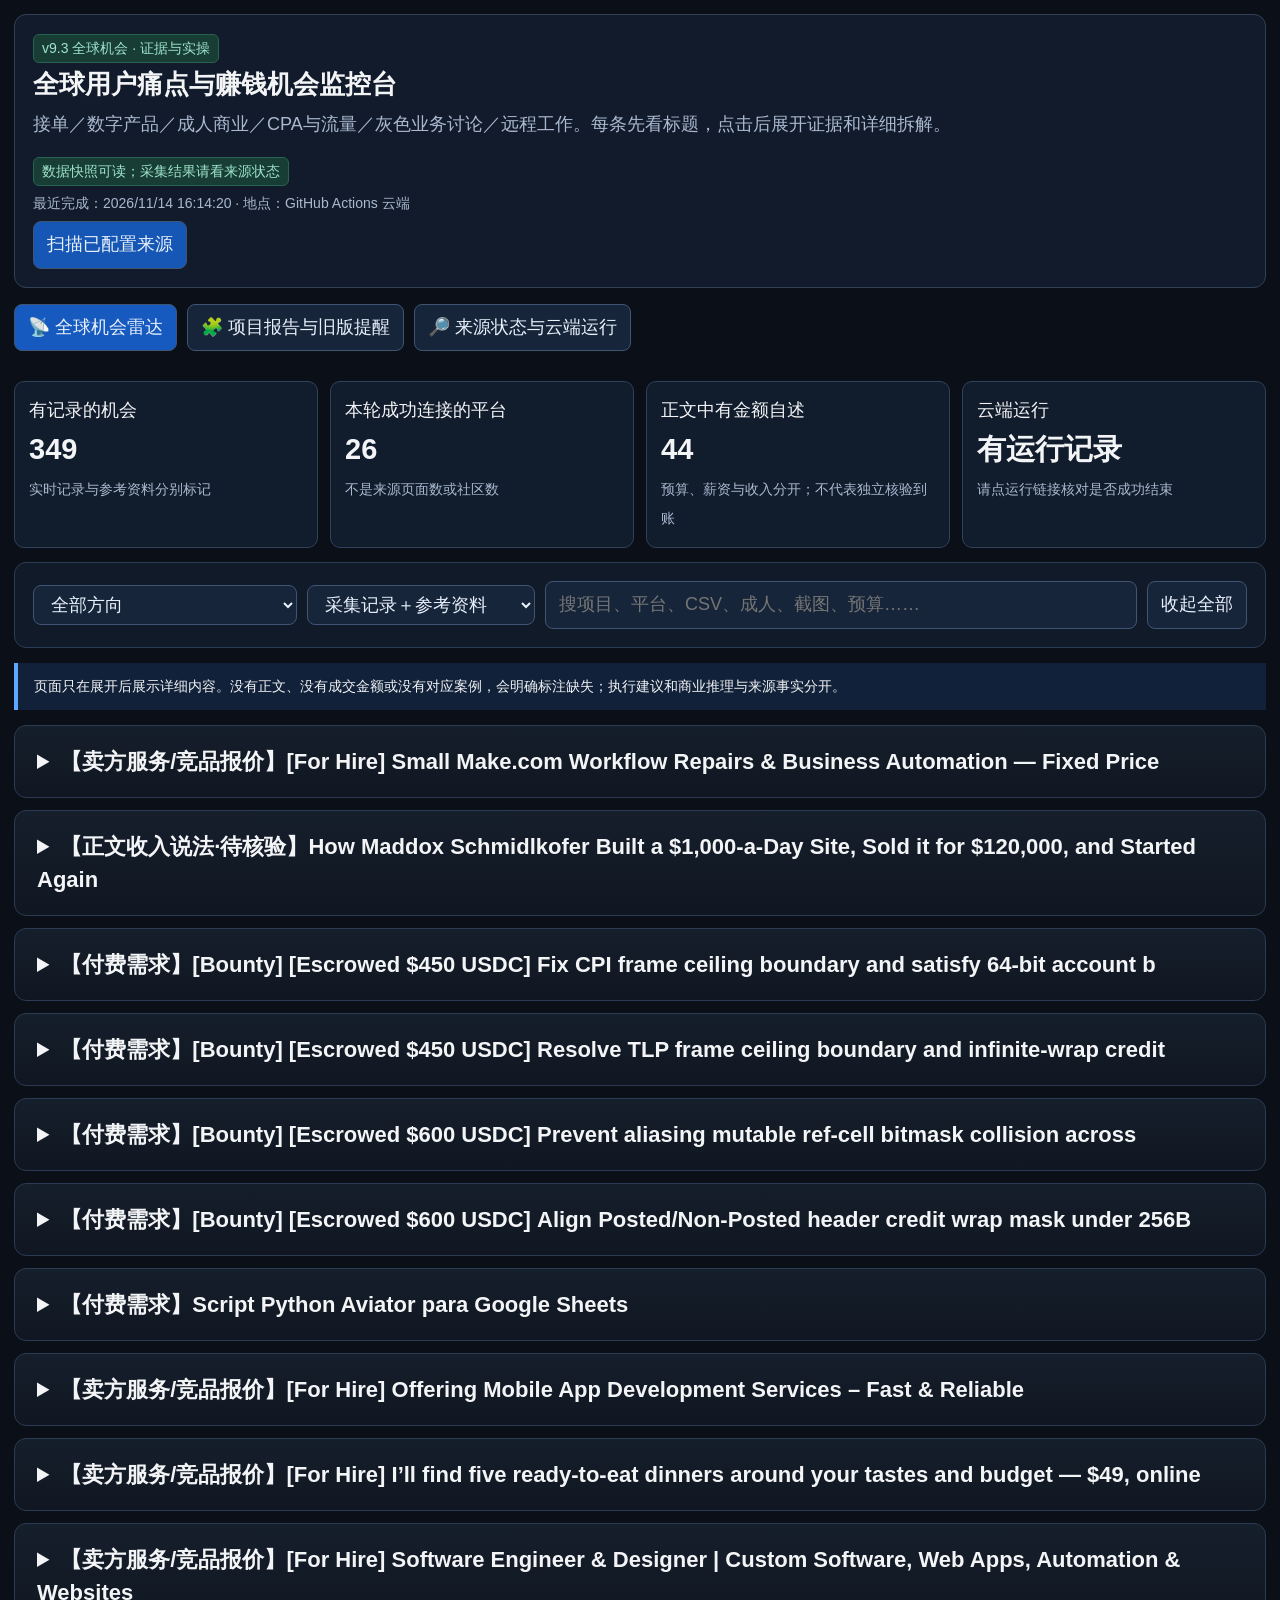
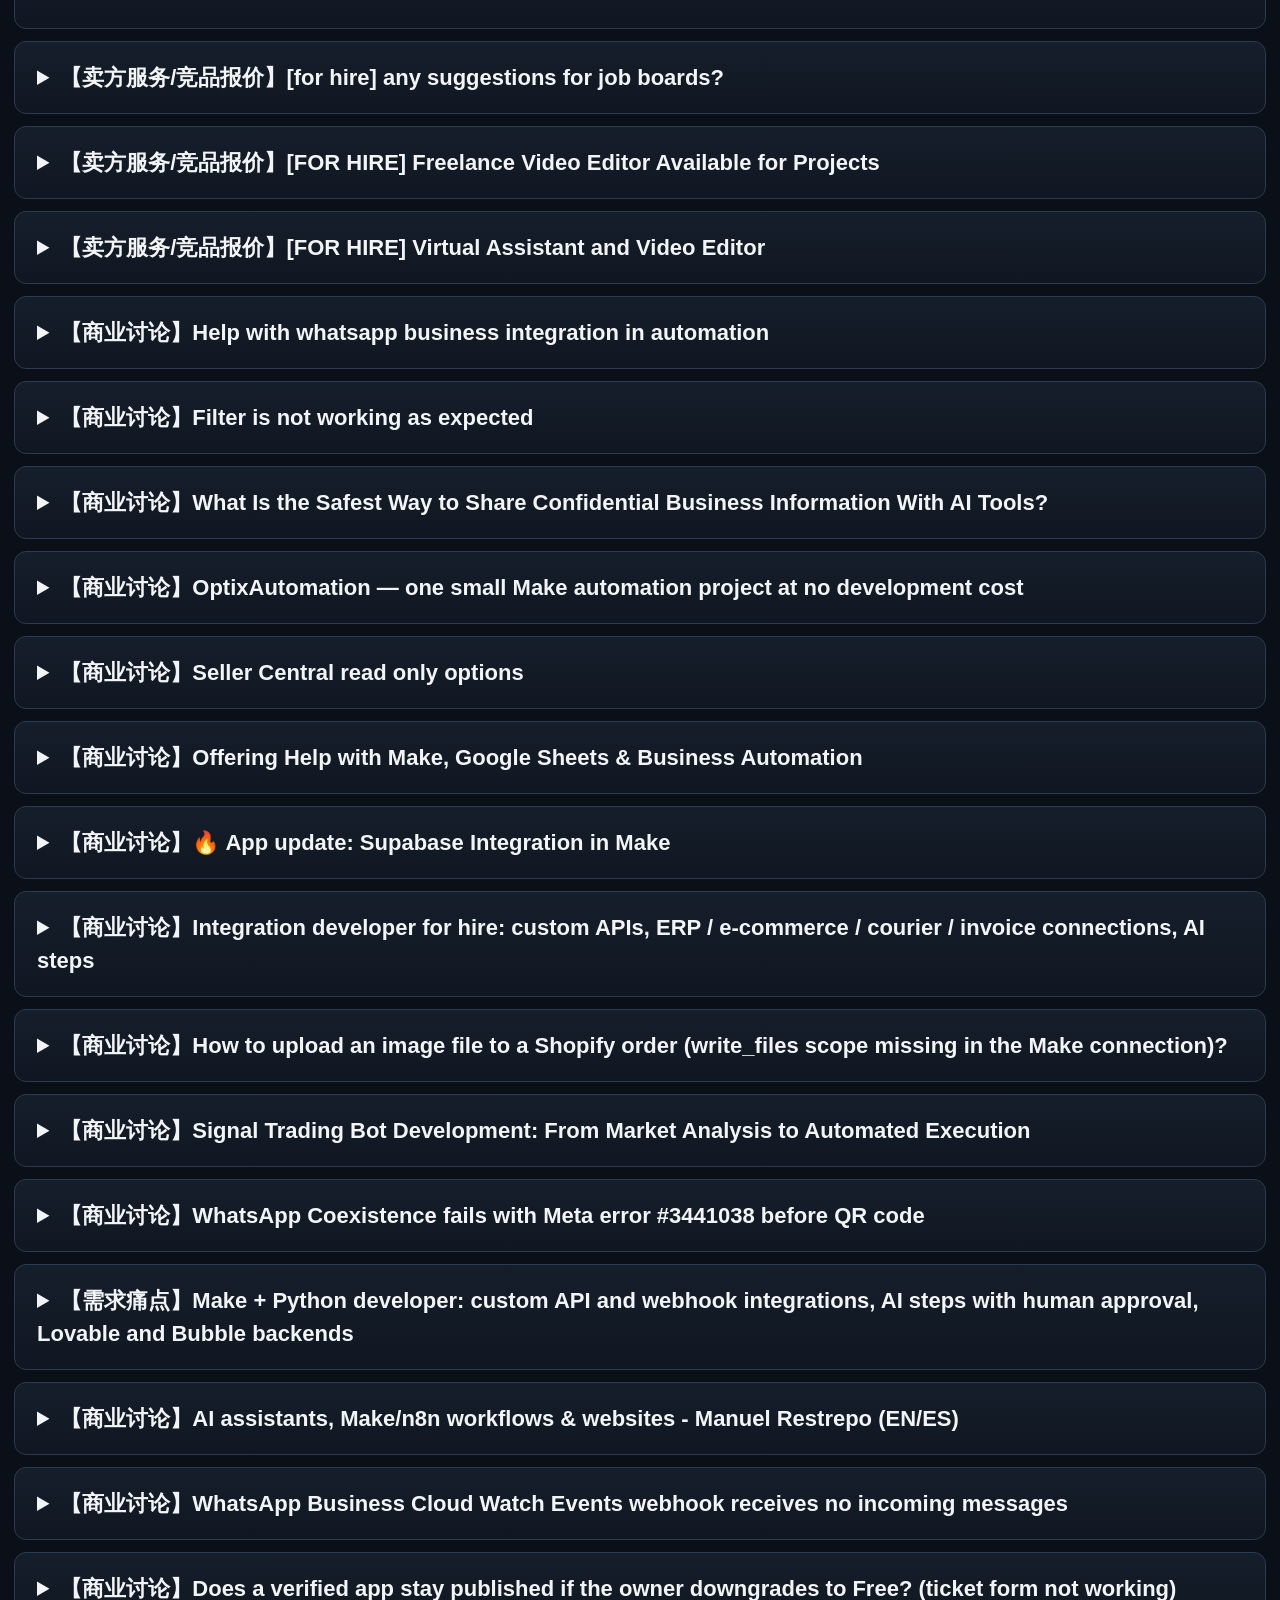
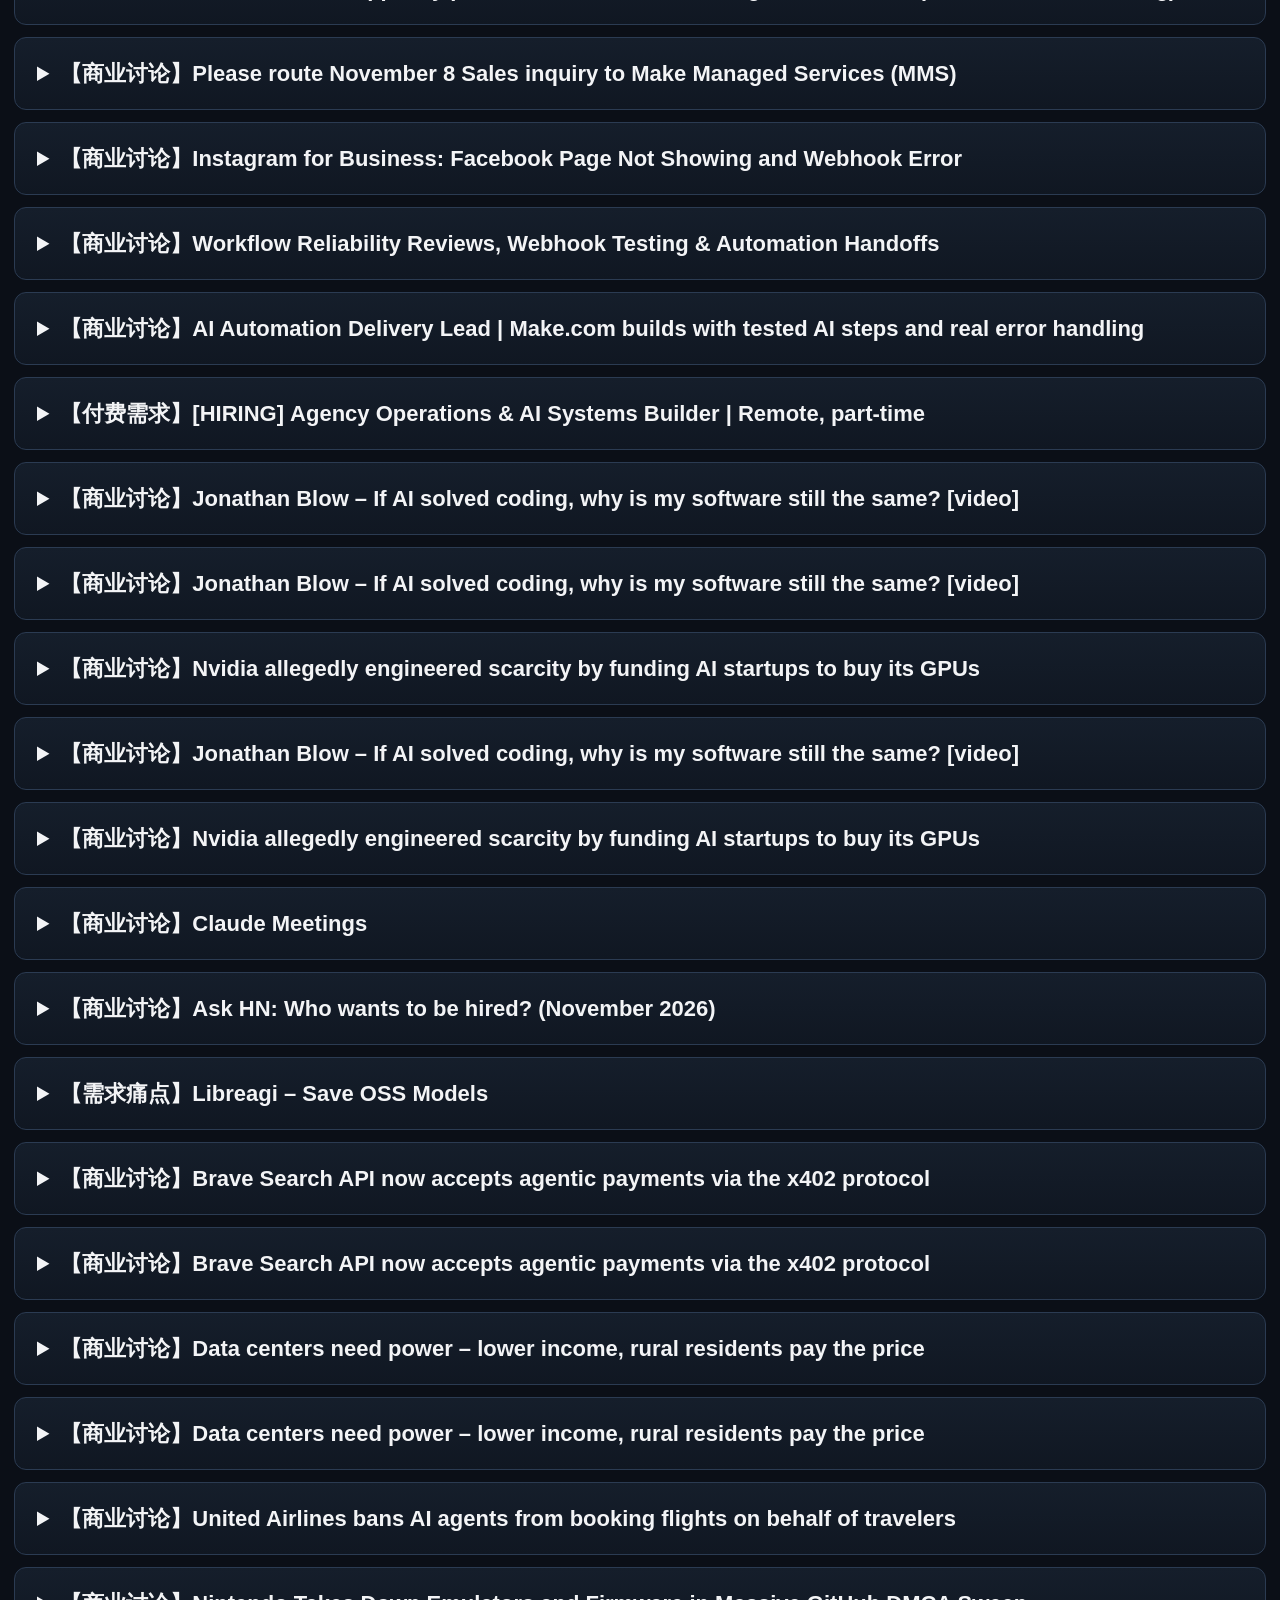
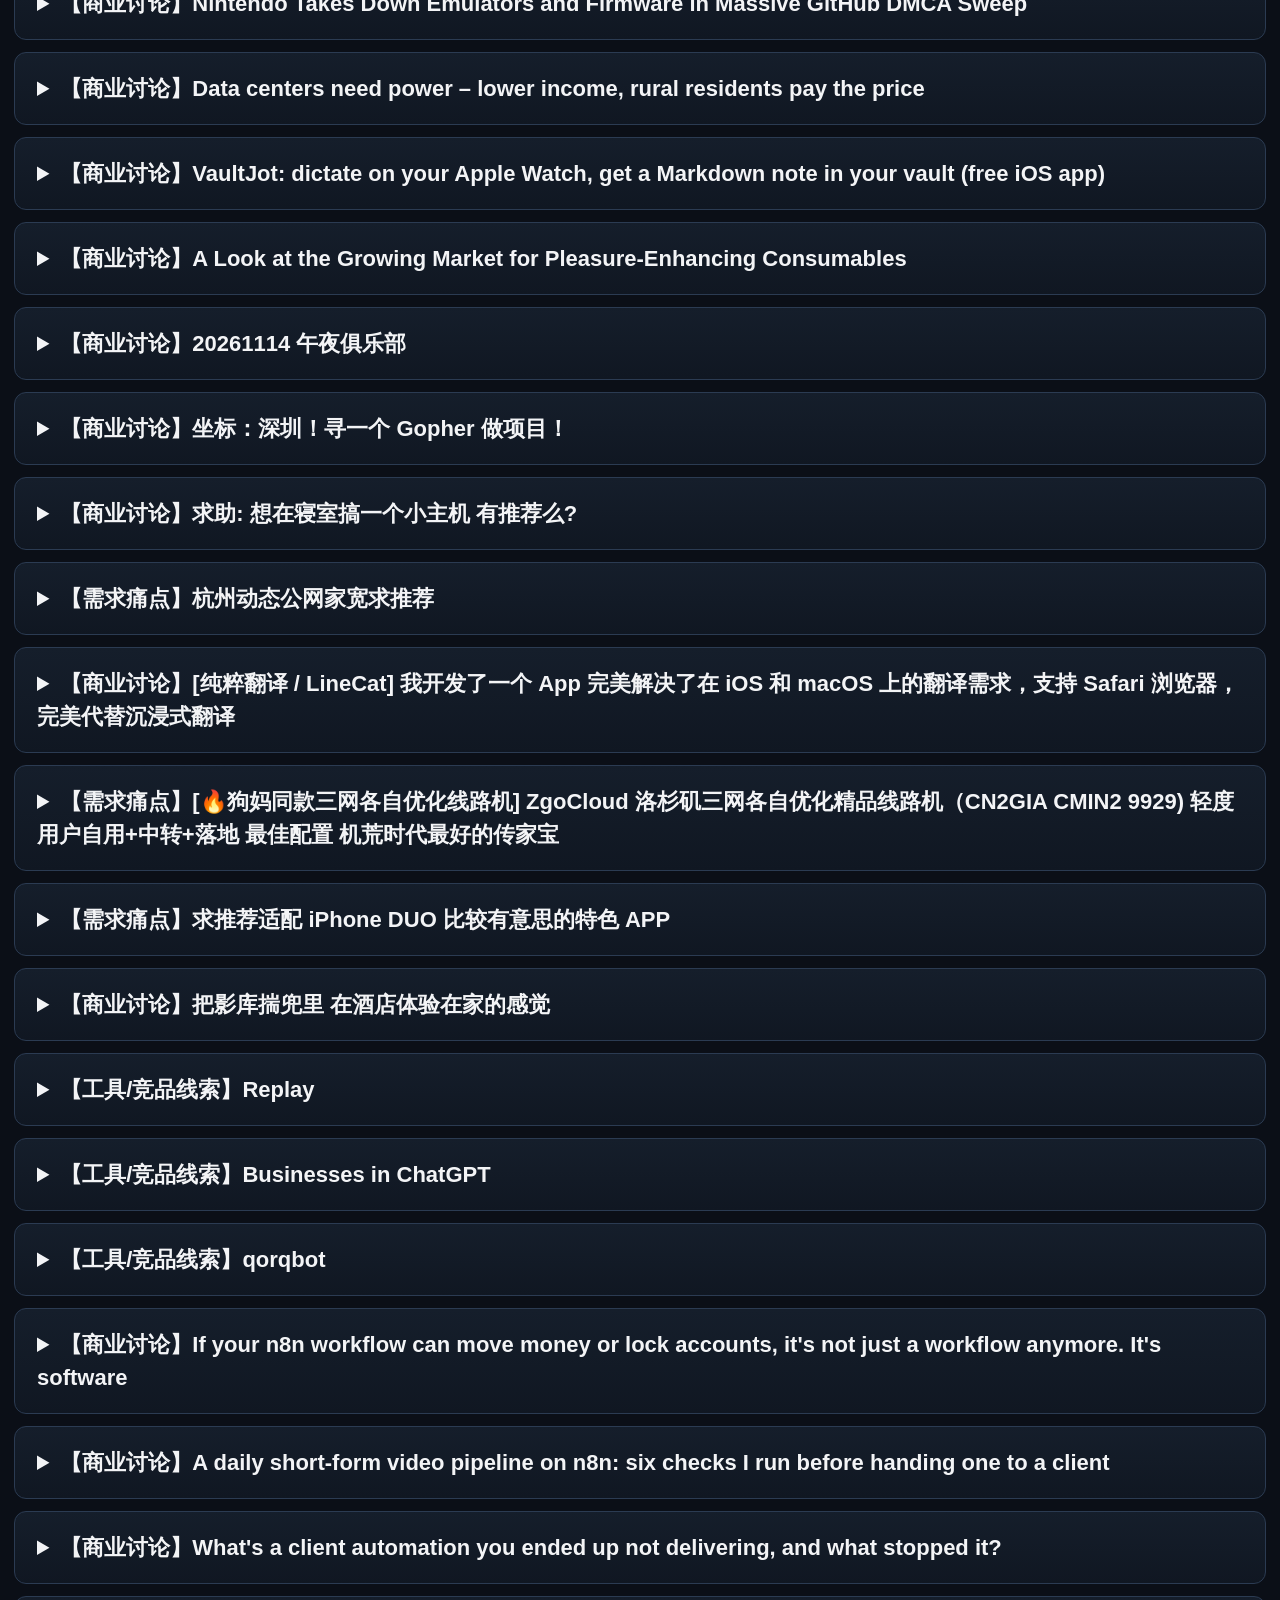
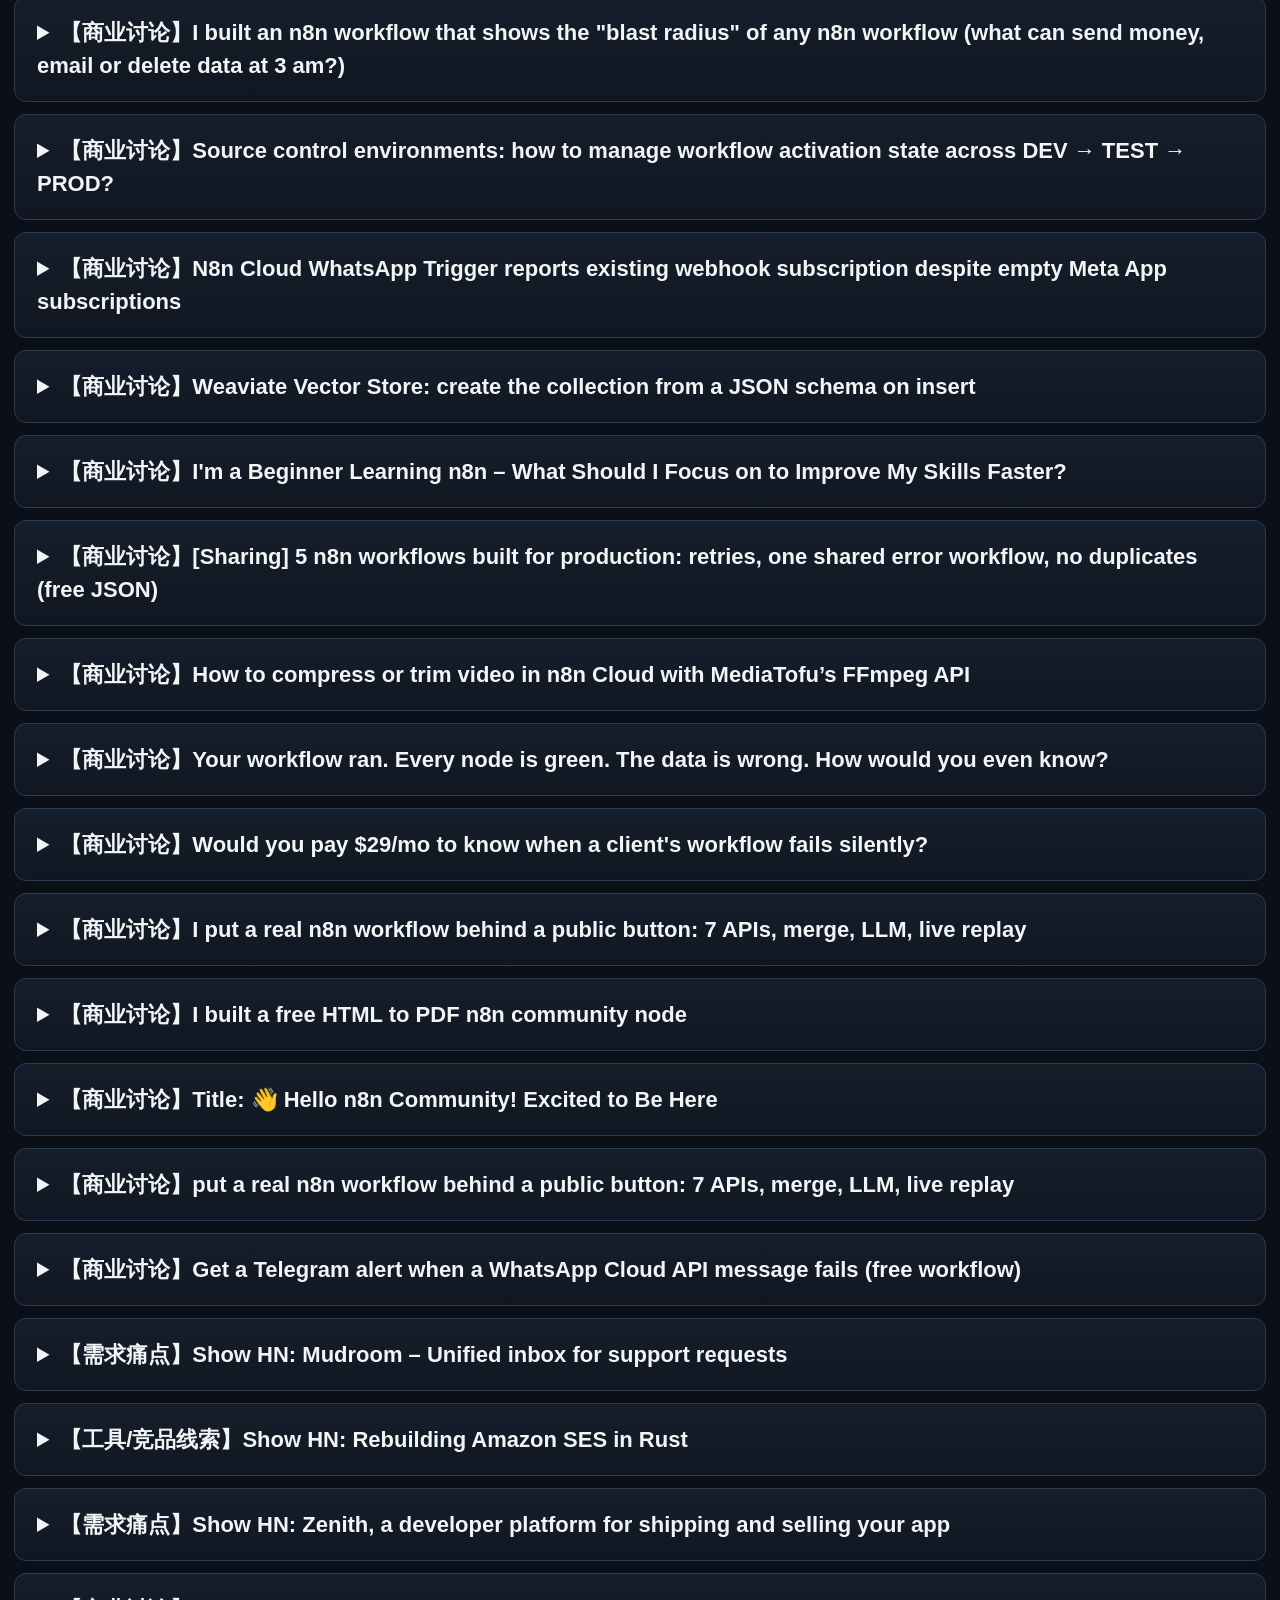
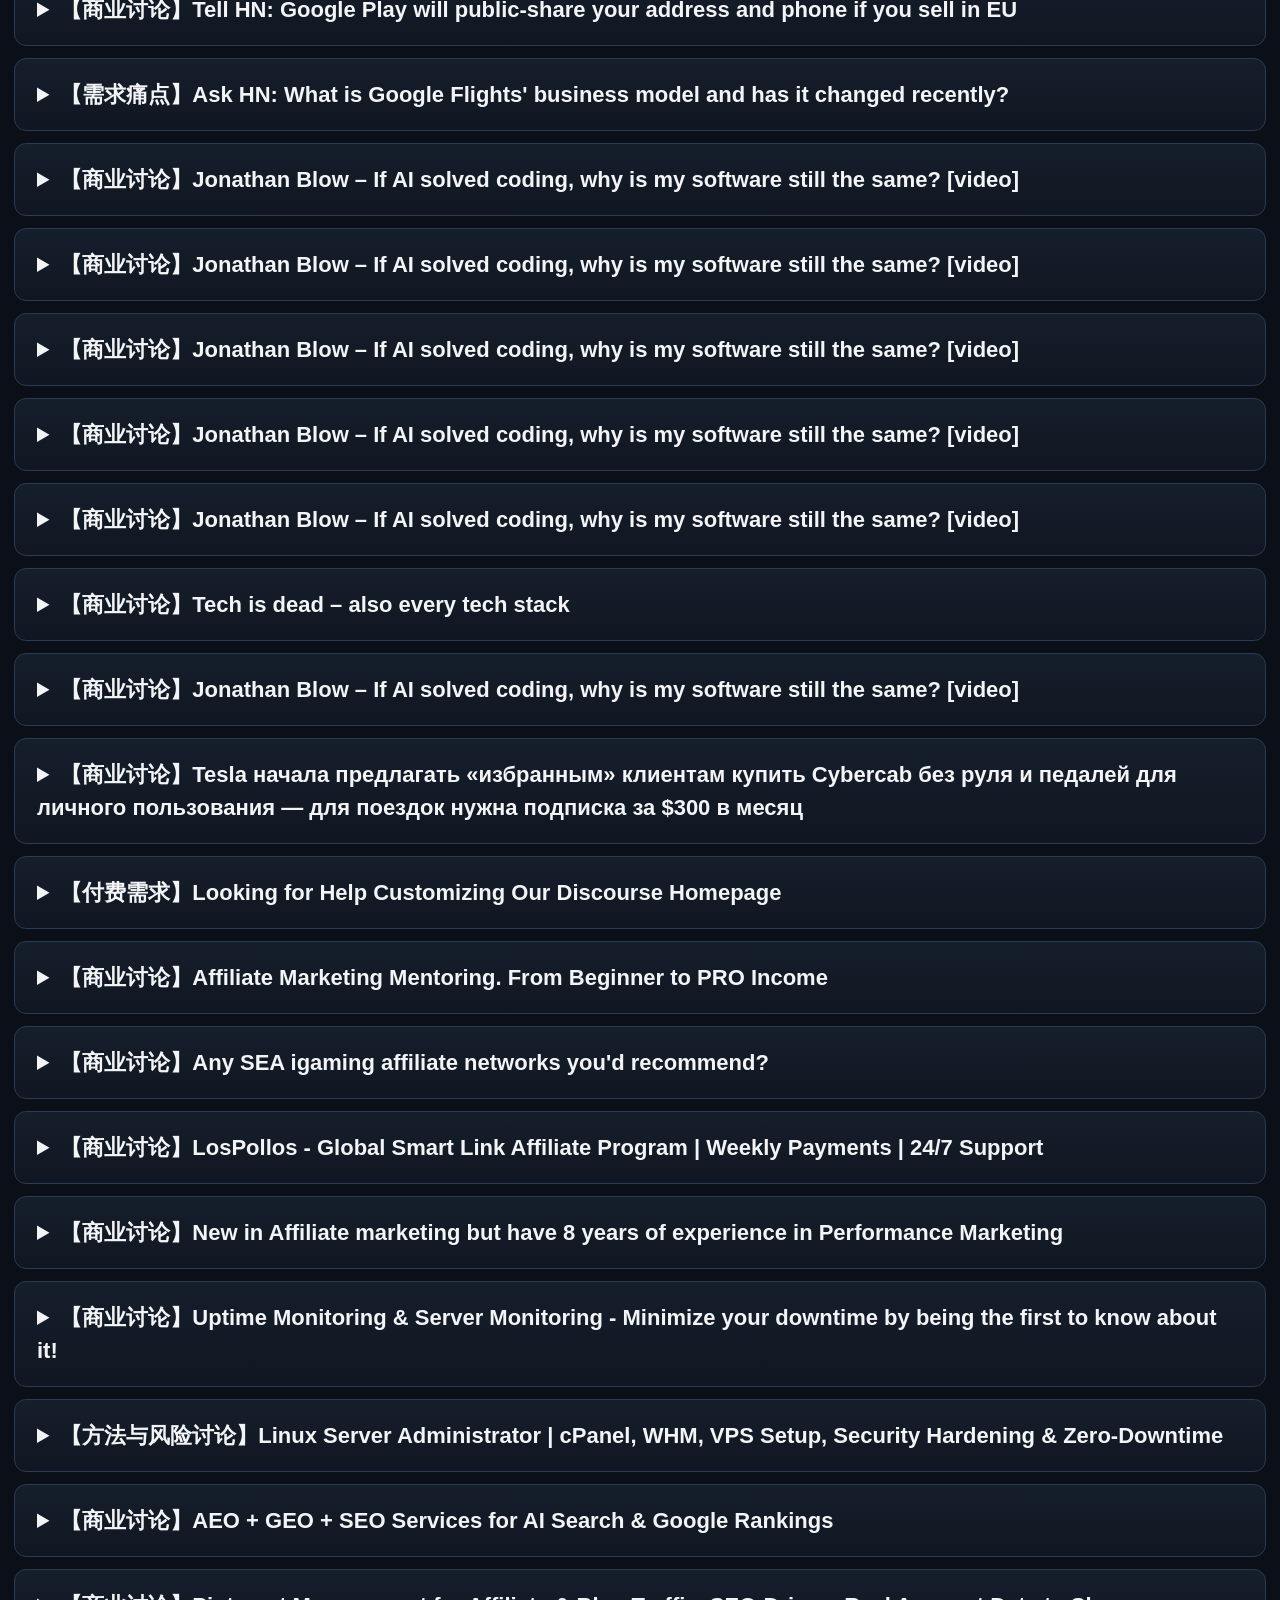
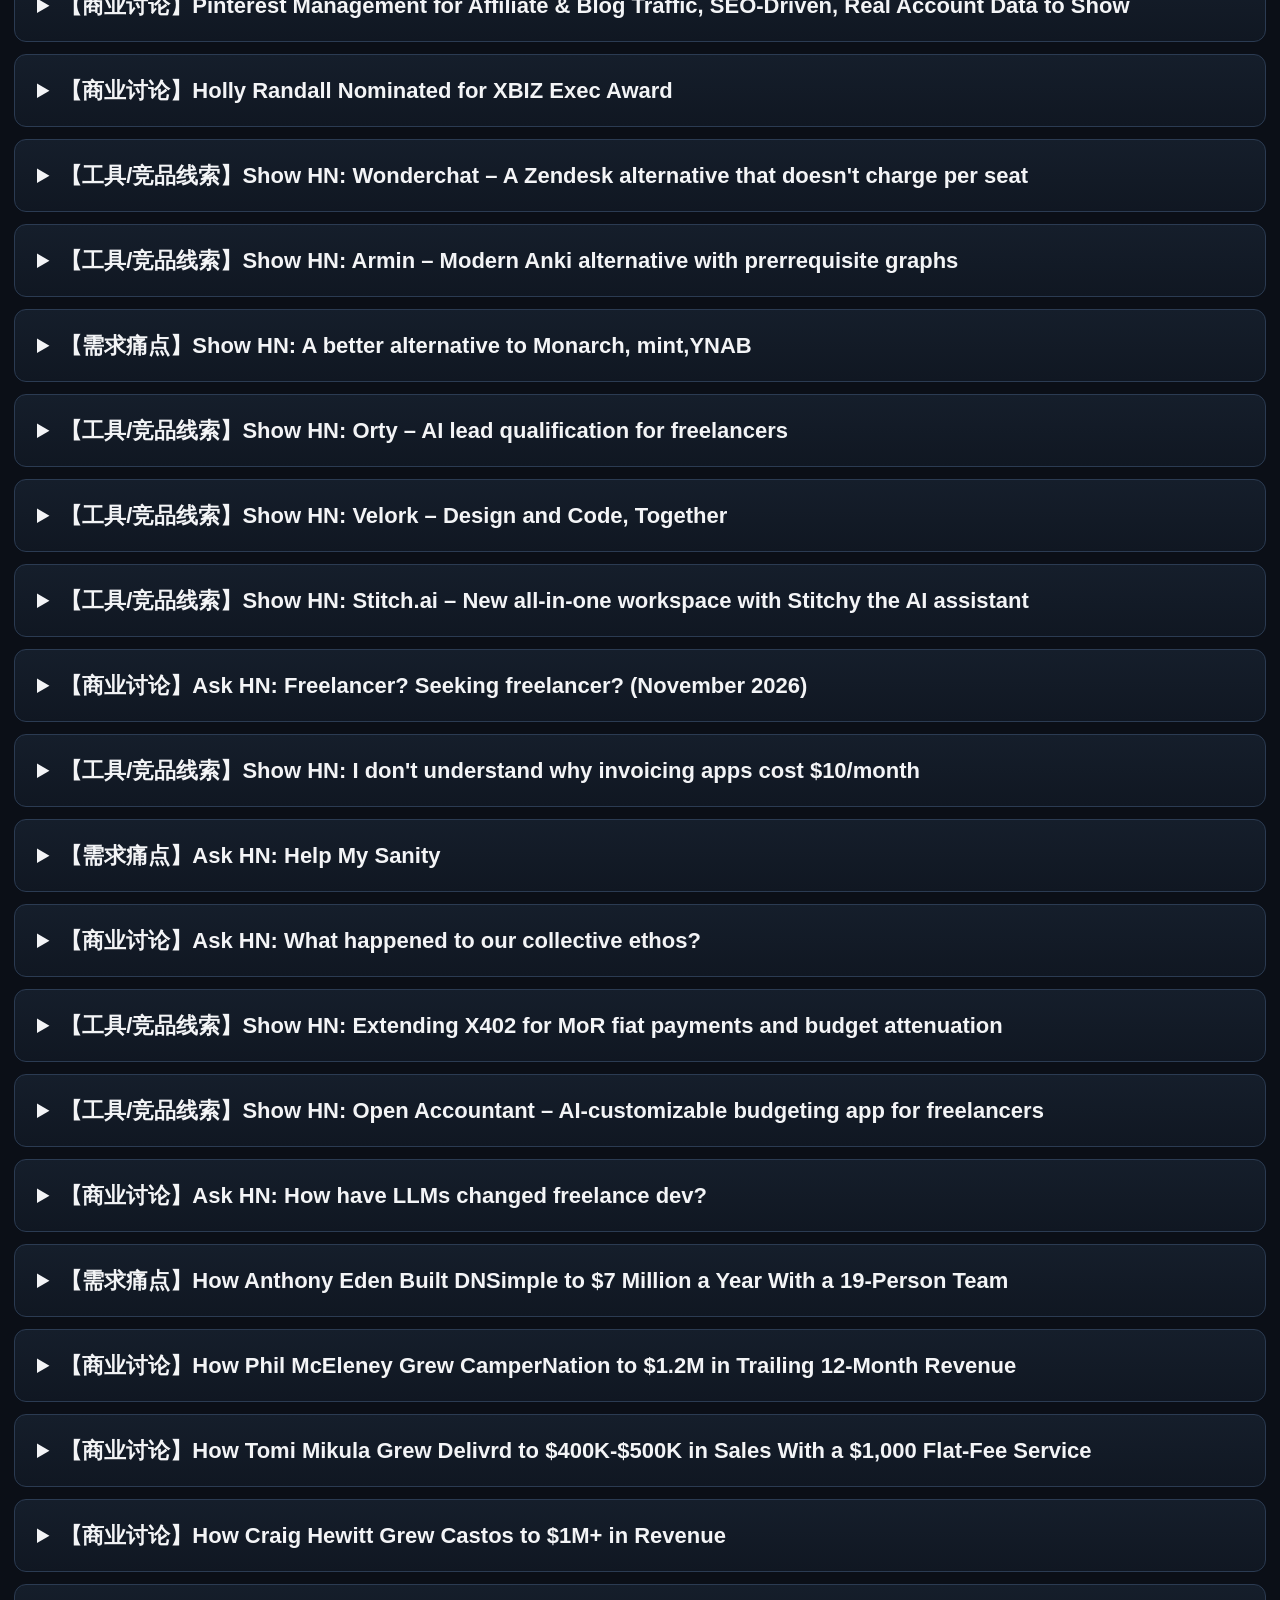
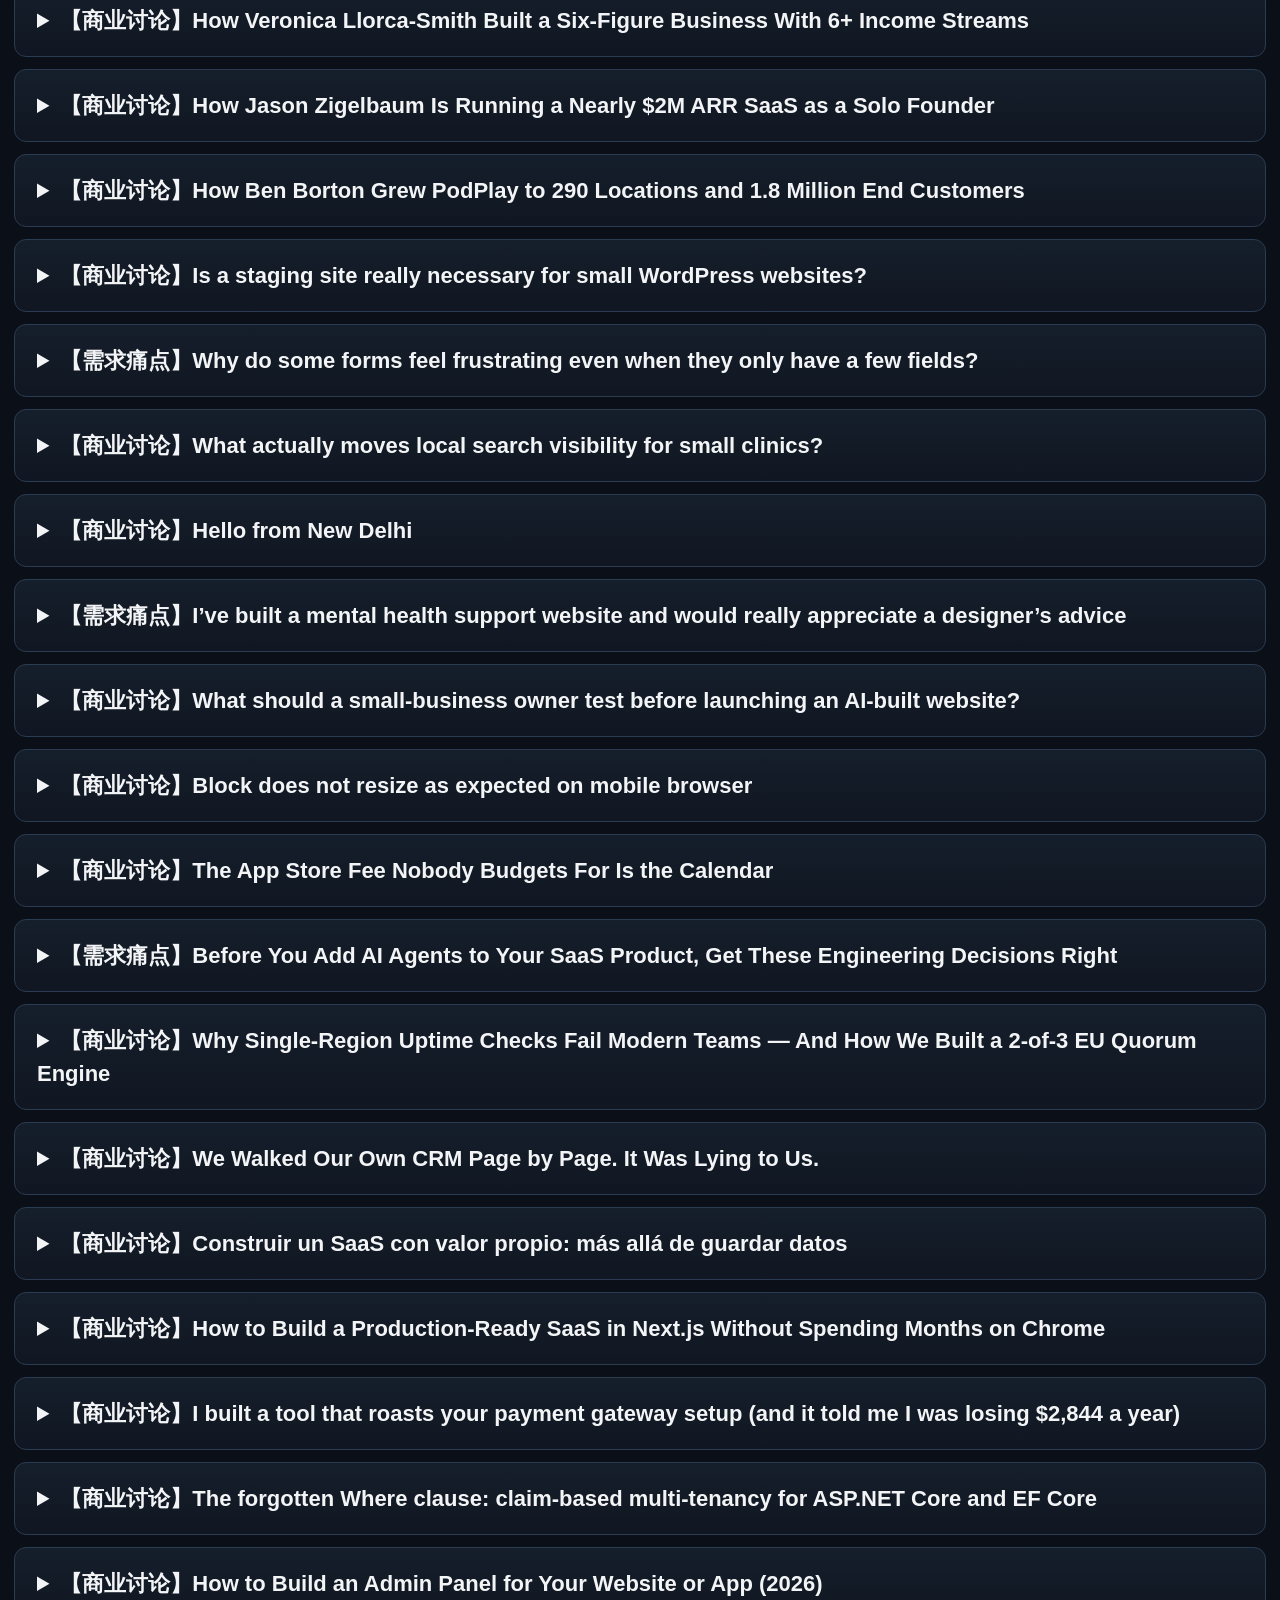
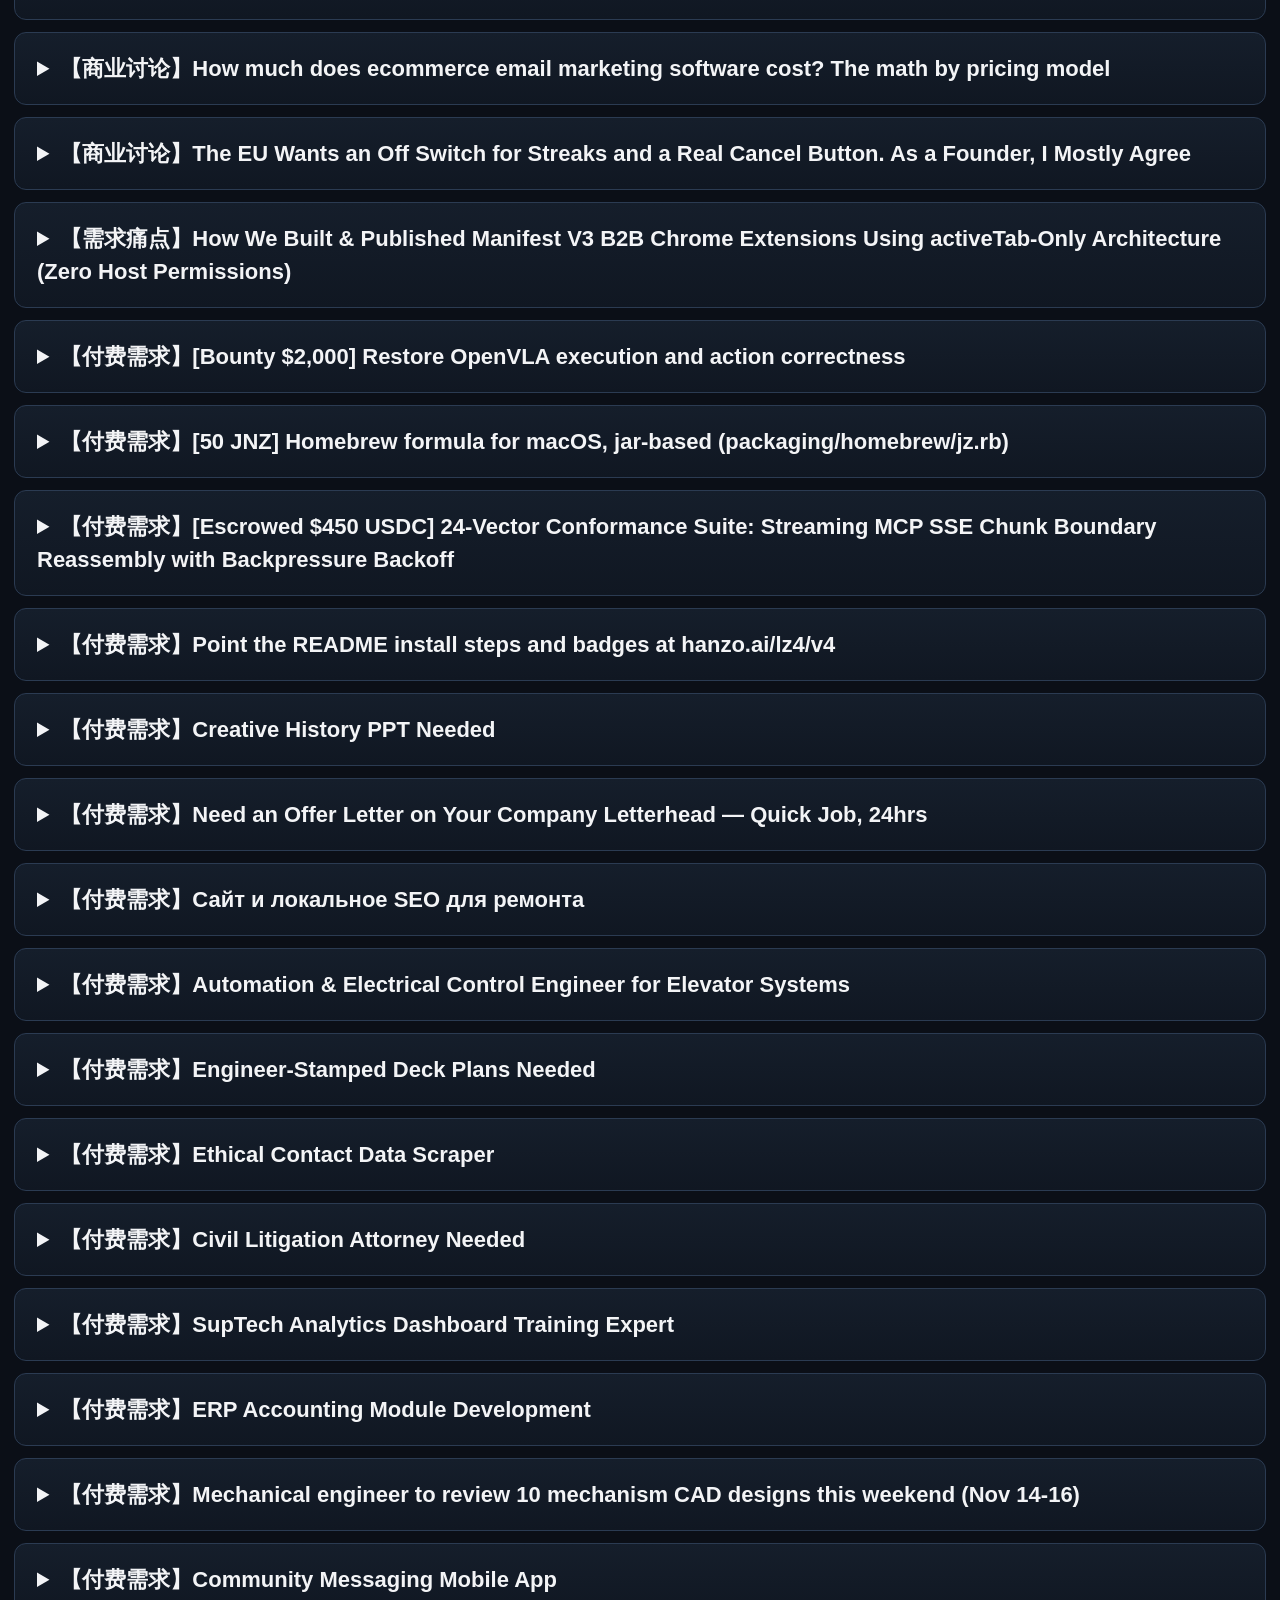
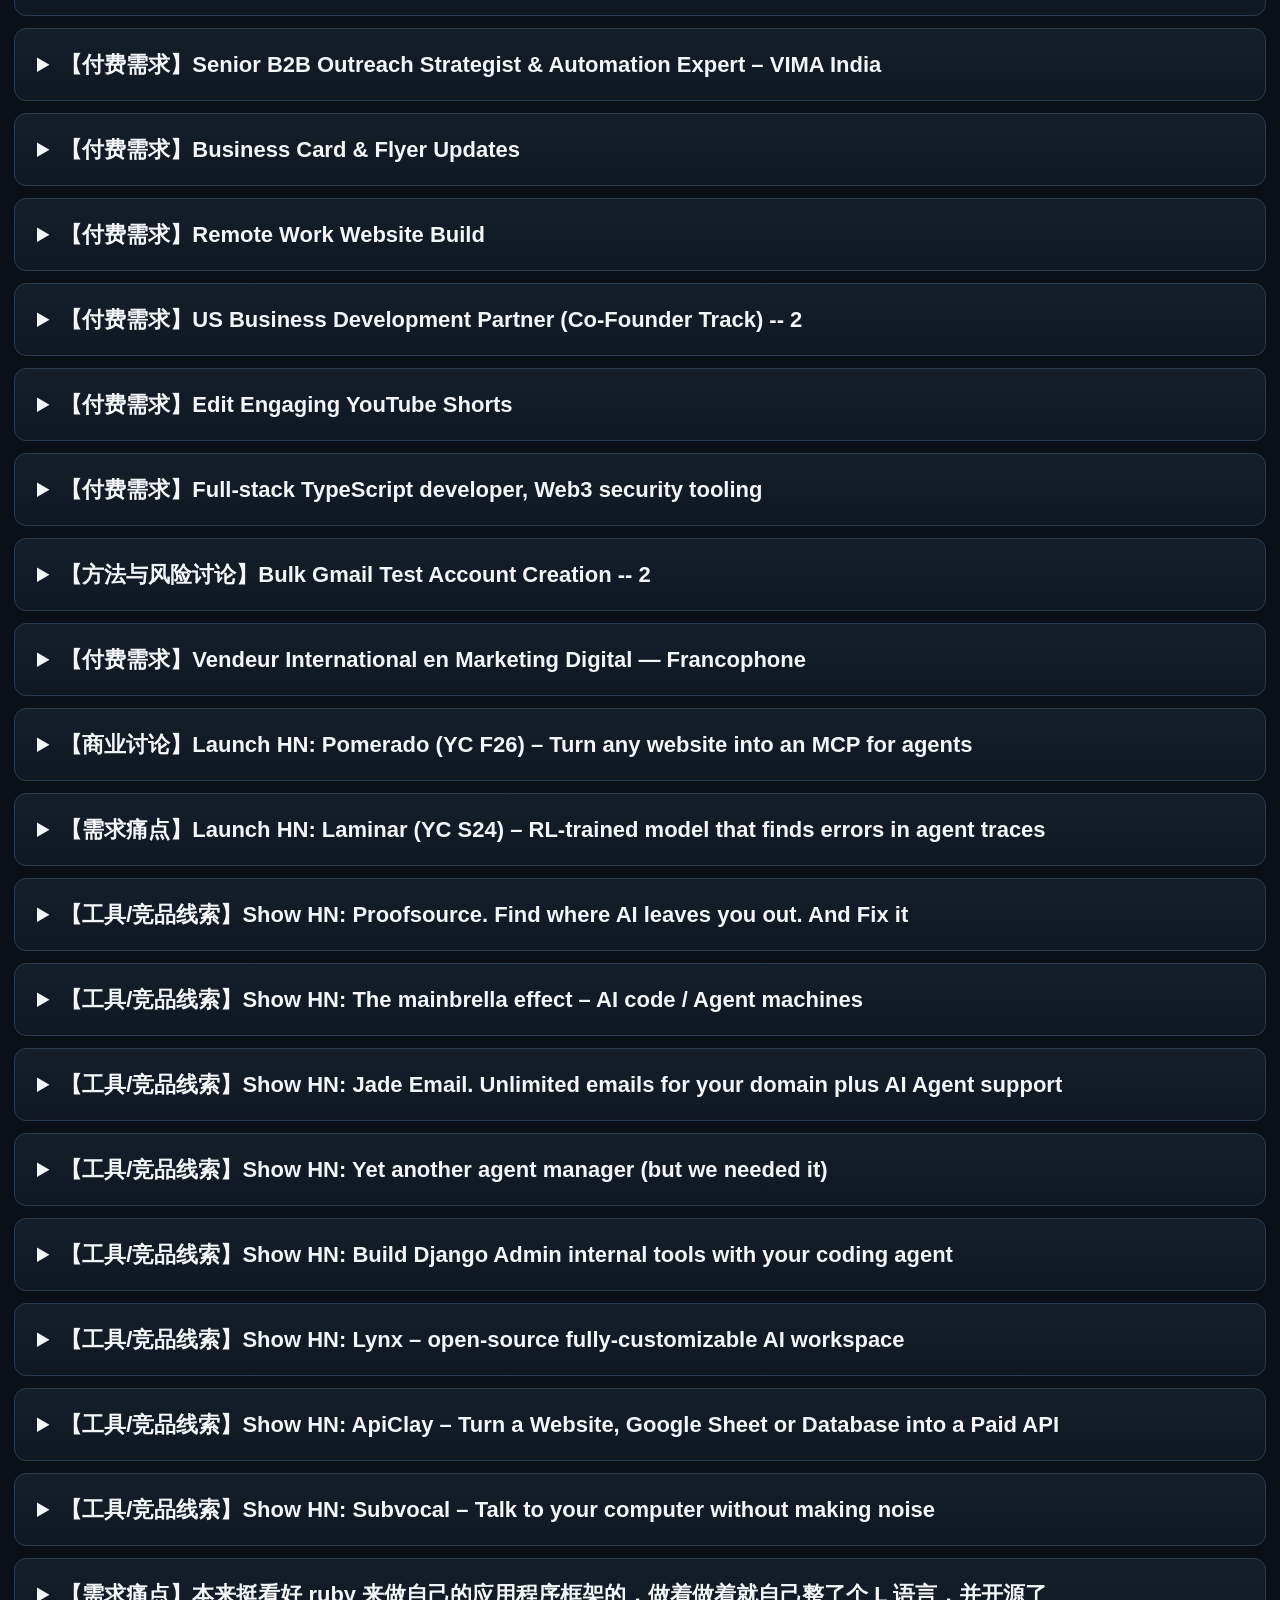
==== site/index.html @ decffbc5 "Update opportunity data and factual source status [skip ci]" ====
<!doctype html>
<html lang="zh-CN"><head><meta charset="utf-8"><meta name="viewport" content="width=device-width,initial-scale=1"><title>全球赚钱机会监控台 · v9.3 证据与实操版</title><link rel="stylesheet" href="styles.css"></head>
<body>
<header><div><span class="badge">v9.3 全球机会 · 证据与实操</span><h1>全球用户痛点与赚钱机会监控台</h1><div class="muted">接单／数字产品／成人商业／CPA与流量／灰色业务讨论／远程工作。每条先看标题，点击后展开证据和详细拆解。</div></div><div><div id="gatewayStatus" class="badge warning">正在读取数据；尚未确认采集状态</div><p class="small muted" id="updatedAt">尚无已完成的扫描记录</p><button id="refreshButton" class="primary">扫描已配置来源</button></div></header>
<nav><button data-tab="radar" class="active">📡 全球机会雷达</button><button data-tab="reports">🧩 项目报告与旧版提醒</button><button data-tab="sources">🔎 来源状态与云端运行</button></nav>
<main>
<div class="stats"><div class="stat">有记录的机会<span id="recordCount" class="number">0</span><span class="small muted">实时记录与参考资料分别标记</span></div><div class="stat">本轮成功连接的平台<span id="platformCount" class="number">—</span><span class="small muted">不是来源页面数或社区数</span></div><div class="stat">正文中有金额自述<span id="moneyCount" class="number">0</span><span class="small muted">预算、薪资与收入分开；不代表独立核验到账</span></div><div class="stat">云端运行<span id="cloudState" class="number">未验证</span><span id="cloudHint" class="small muted">有工作流文件不等于已经在云端运行</span></div></div>
<section id="tab-radar"><div class="panel controls"><select id="trackFilter"><option value="all">全部方向</option><option value="bounty_direct">海外悬赏与接单</option><option value="pain_saas">软件痛点／收入复盘</option><option value="nsfw_adult">成人／NSFW 商业</option><option value="gray_arb">CPA／灰色与平台风险讨论</option><option value="remote_work">远程岗位</option><option value="tools">工具／竞品线索</option><option value="global_business">其他商业线索</option></select><select id="originFilter"><option value="all">采集记录＋参考资料</option><option value="live">仅采集记录</option><option value="reference">仅原资料／待核验项目</option></select><input id="search" placeholder="搜项目、平台、CSV、成人、截图、预算……" aria-label="搜索项目"><button id="collapseAll">收起全部</button></div><div class="notice small">页面只在展开后展示详细内容。没有正文、没有成交金额或没有对应案例，会明确标注缺失；执行建议和商业推理与来源事实分开。</div><div id="cardsContainer"></div></section>
<section id="tab-reports" class="hidden"><div class="panel"><h2>每个项目的报告都在标题下面</h2><p>展开项目后，可以下载它的来源证据、平台生态、执行步骤和逆向赚钱模型。没有经过开发测试的工具，不显示“已一键生成盈利软件”。</p><div class="notice"><strong>保留 v9.1 的接单提醒</strong><p>根据用户回忆，旧版曾提醒印度、东欧等时区的竞争，以及“30分钟有人抢、10分钟内给截图”的响应思路。新版本保留这个提醒，并把它落实成检查机会、制作真实小样和报价的动作；不把未核验的时间与拿单概率当作保证。</p></div><h3>怎样使用展开内容</h3><ol><li>先看原文、发布时间和证据缺口，确认需求是否还有效。</li><li>再看平台生态与响应方式，区分“抓到的事实”和“建议怎么做”。</li><li>按执行步骤做最小样例，不先免费完成整单。</li><li>用逆向模型判断谁付钱、钱从哪里来、成本和退出条件。</li></ol></div></section>
<section id="tab-sources" class="hidden"><div class="panel"><h2>采集覆盖与失败原因</h2><p id="coverageNote" class="muted">尚未完成首次扫描。列出平台名称不等于采集成功。</p><div class="scroll"><table class="source-table"><thead><tr><th>平台／栏目</th><th>本轮状态</th><th>HTTP／读取／保留</th><th>具体原因与时间</th></tr></thead><tbody id="sourcesBody"></tbody></table></div></div><div class="panel cloud"><h2>GitHub Actions 云端抓取</h2><div id="cloudDetails">尚未取得可验证的GitHub运行记录。</div><p>公开仓库的标准GitHub运行器免费；定时任务不是常驻服务，可能延迟或停用。私有仓库和额外存储受账户额度约束，不承诺永久零费用。</p><p><a href="https://docs.github.com/en/actions/concepts/billing-and-usage" target="_blank" rel="noopener noreferrer">官方计费说明</a> · <a href="https://docs.github.com/en/actions/reference/workflows-and-actions/events-that-trigger-workflows" target="_blank" rel="noopener noreferrer">官方调度限制</a></p></div><div class="panel"><h2>新来源候选</h2><p class="muted small">从原帖发现的新入口需要验证，未接入的站点不计入已监控。</p><div id="discoveryList"></div></div></section>
<footer>后台不打开或操作本机浏览器。数据可能包含作者自述、过期岗位或参考方案；每条保留来源与采集时间。金额、毛利、见钱周期和成功率没有证据时不填写。</footer>
</main><script src="app.js"></script></body></html>
---- site/styles.css ----
:root{color-scheme:dark;font:18px/1.65 -apple-system,BlinkMacSystemFont,"Segoe UI","Microsoft YaHei",sans-serif;background:#0b0f17;color:#f3f4f6}*{box-sizing:border-box}body{margin:0;padding:14px}header,nav,main{width:100%;max-width:1900px;margin:auto}header{background:#111b2b;border:1px solid #334155;border-radius:12px;padding:18px;display:flex;justify-content:space-between;gap:16px;flex-wrap:wrap}h1{font-size:26px;margin:0 0 4px}h2{font-size:23px;margin:0 0 12px}h3{font-size:20px;margin:0}p{margin:6px 0}button,input,select{font:inherit;border:1px solid #405574;border-radius:8px;background:#17253a;color:#e8f0fc;padding:8px 13px}button{cursor:pointer}button:hover{background:#244267}button:disabled{opacity:.5;cursor:wait}.primary{background:#1657b5}a{color:#86bfff;overflow-wrap:anywhere}nav{display:flex;gap:10px;flex-wrap:wrap;padding:16px 0}.active{background:#175abf}.muted{color:#aab9d0}.small{font-size:14px}.badge{display:inline-block;font-size:14px;border-radius:6px;padding:2px 8px;background:#183d35;color:#9ee4cb;border:1px solid #286250}.warning{background:#3d3017;color:#f5d399;border-color:#6c5426}.danger{background:#47272c;color:#ffc4c4;border-color:#7c3e46}.panel{padding:18px;background:#111a29;border:1px solid #2b3c55;border-radius:12px;margin-bottom:15px}.stats{display:grid;grid-template-columns:repeat(4,1fr);gap:12px;margin:14px 0}.stat{background:#111c2c;border:1px solid #30415a;padding:14px;border-radius:10px}.number{display:block;font-size:29px;font-weight:800}.controls{display:flex;gap:10px;flex-wrap:wrap;align-items:center}.controls input{min-width:250px;flex:1}.notice{border-left:4px solid #5da8ff;background:#102139;padding:12px 16px;margin:15px 0}.opportunity{background:linear-gradient(#151e2b,#101722);border:1px solid #2b3b52;border-radius:12px;margin:12px 0;overflow:hidden}.opportunity summary{cursor:pointer;padding:19px 22px;display:list-item;list-style-position:inside;font-weight:800;font-size:22px;line-height:1.5}.opportunity summary:hover{background:#1b2b42}.opportunity summary h3{display:inline;font-size:inherit}.opportunity[open]>summary{border-bottom:1px solid #304159;background:#18273d}.detail{padding:20px}.meta{display:flex;gap:9px;flex-wrap:wrap}.three{display:grid;grid-template-columns:repeat(3,1fr);gap:14px;margin:16px 0}.box{padding:16px;background:#0c1422;border:1px solid #2b405e;border-radius:10px}.box.money{border-color:#345f4b}.section-title{font-weight:800;color:#b9d8ff;margin:20px 0 8px}ol,ul{padding-left:26px}li{margin:10px 0}.step-title{font-weight:750;color:#d4e6ff}blockquote{border-left:3px solid #577ca3;margin:10px 0;padding-left:14px;color:#c8d5e8}.dimension{padding:12px 0;border-bottom:1px solid #27364c}.empty{padding:35px;text-align:center;border:1px dashed #3f526e;border-radius:12px}.hidden{display:none!important}.source-table{width:100%;border-collapse:collapse;font-size:15px}.source-table td,.source-table th{text-align:left;vertical-align:top;border-bottom:1px solid #2c3c52;padding:10px}.scroll{overflow:auto}.cloud{border:1px solid #38638c;padding:14px;border-radius:10px}footer{color:#90a2bc;font-size:14px;margin:22px 0}.raw{white-space:pre-wrap;overflow-wrap:anywhere}.row-actions{display:flex;gap:14px;flex-wrap:wrap;margin-top:18px}.reference-label{color:#e8c489}.grid2{display:grid;grid-template-columns:1fr 1fr;gap:18px}@media(max-width:950px){.three,.grid2{grid-template-columns:1fr}.stats{grid-template-columns:repeat(2,1fr)}h1{font-size:23px}.opportunity summary{font-size:20px}}@media(max-width:560px){body{padding:8px}.stats{grid-template-columns:1fr}.controls input{min-width:0;width:100%}.detail{padding:14px}}
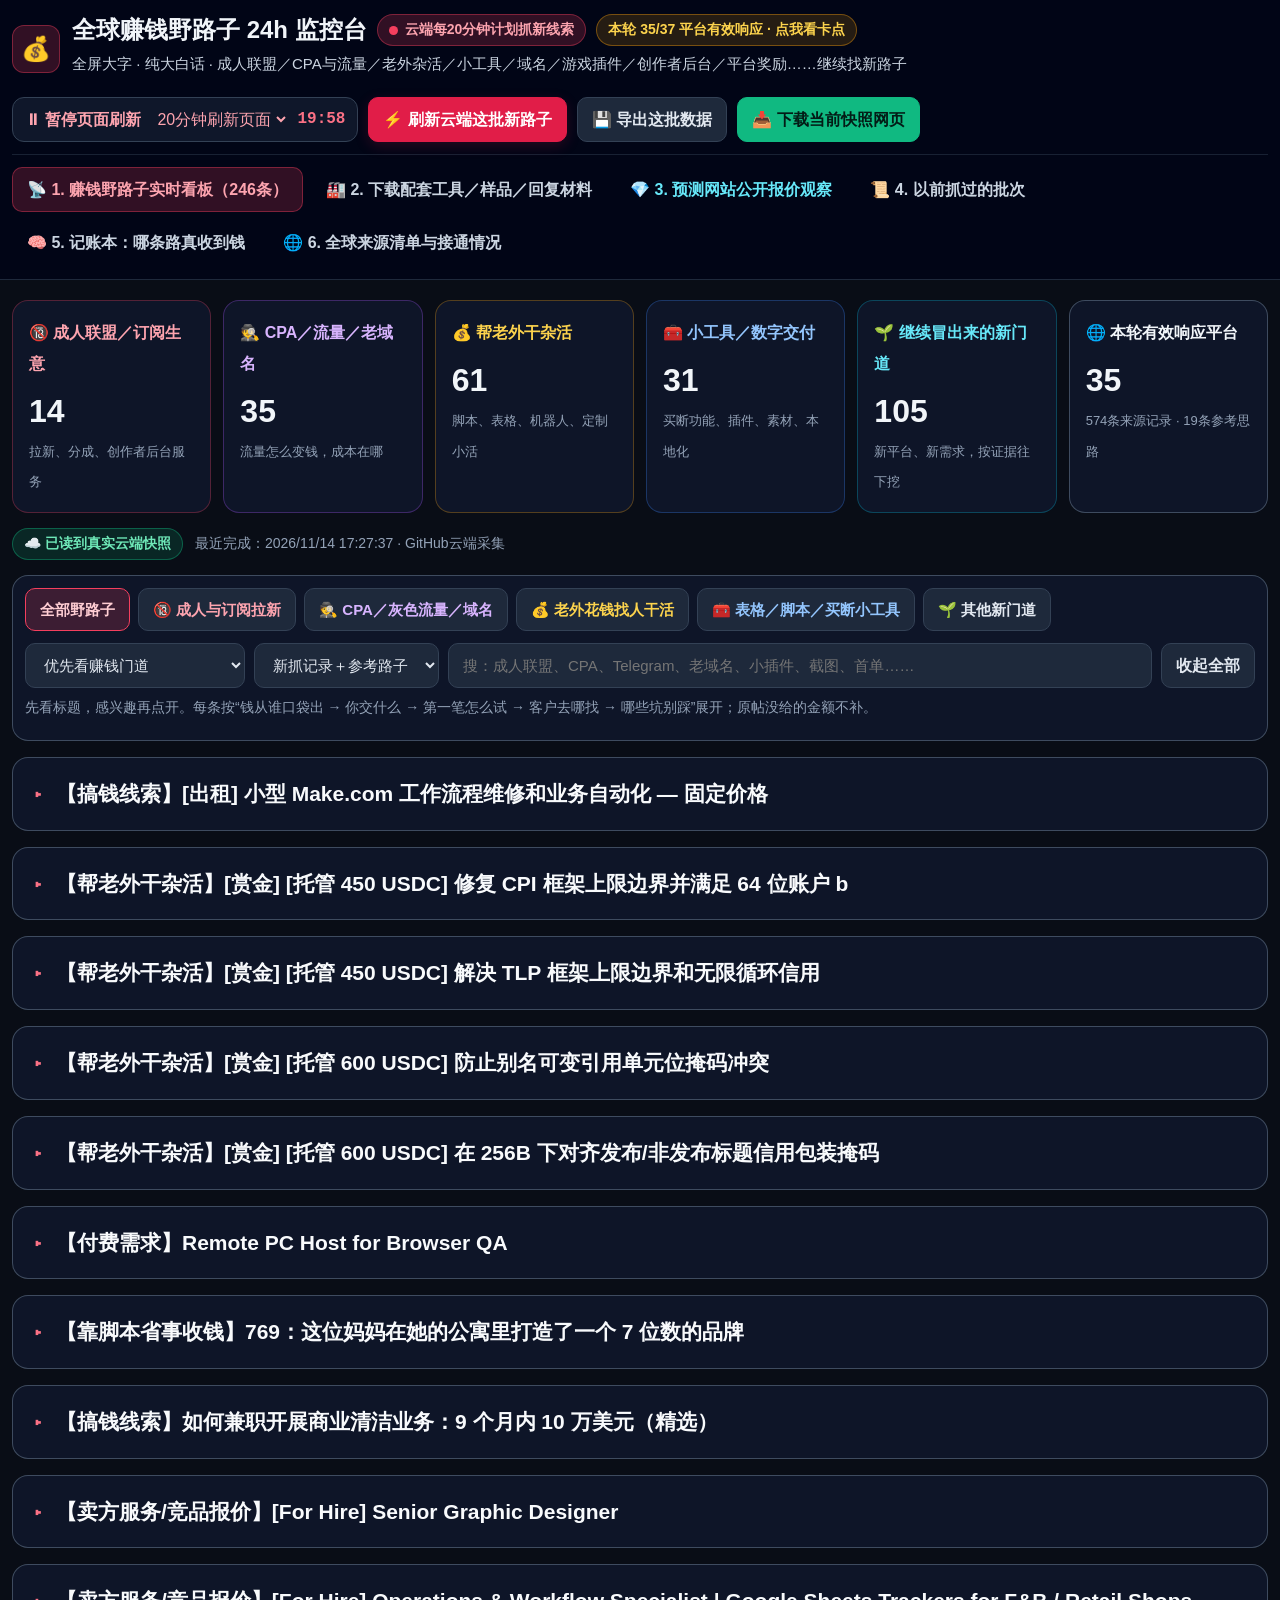
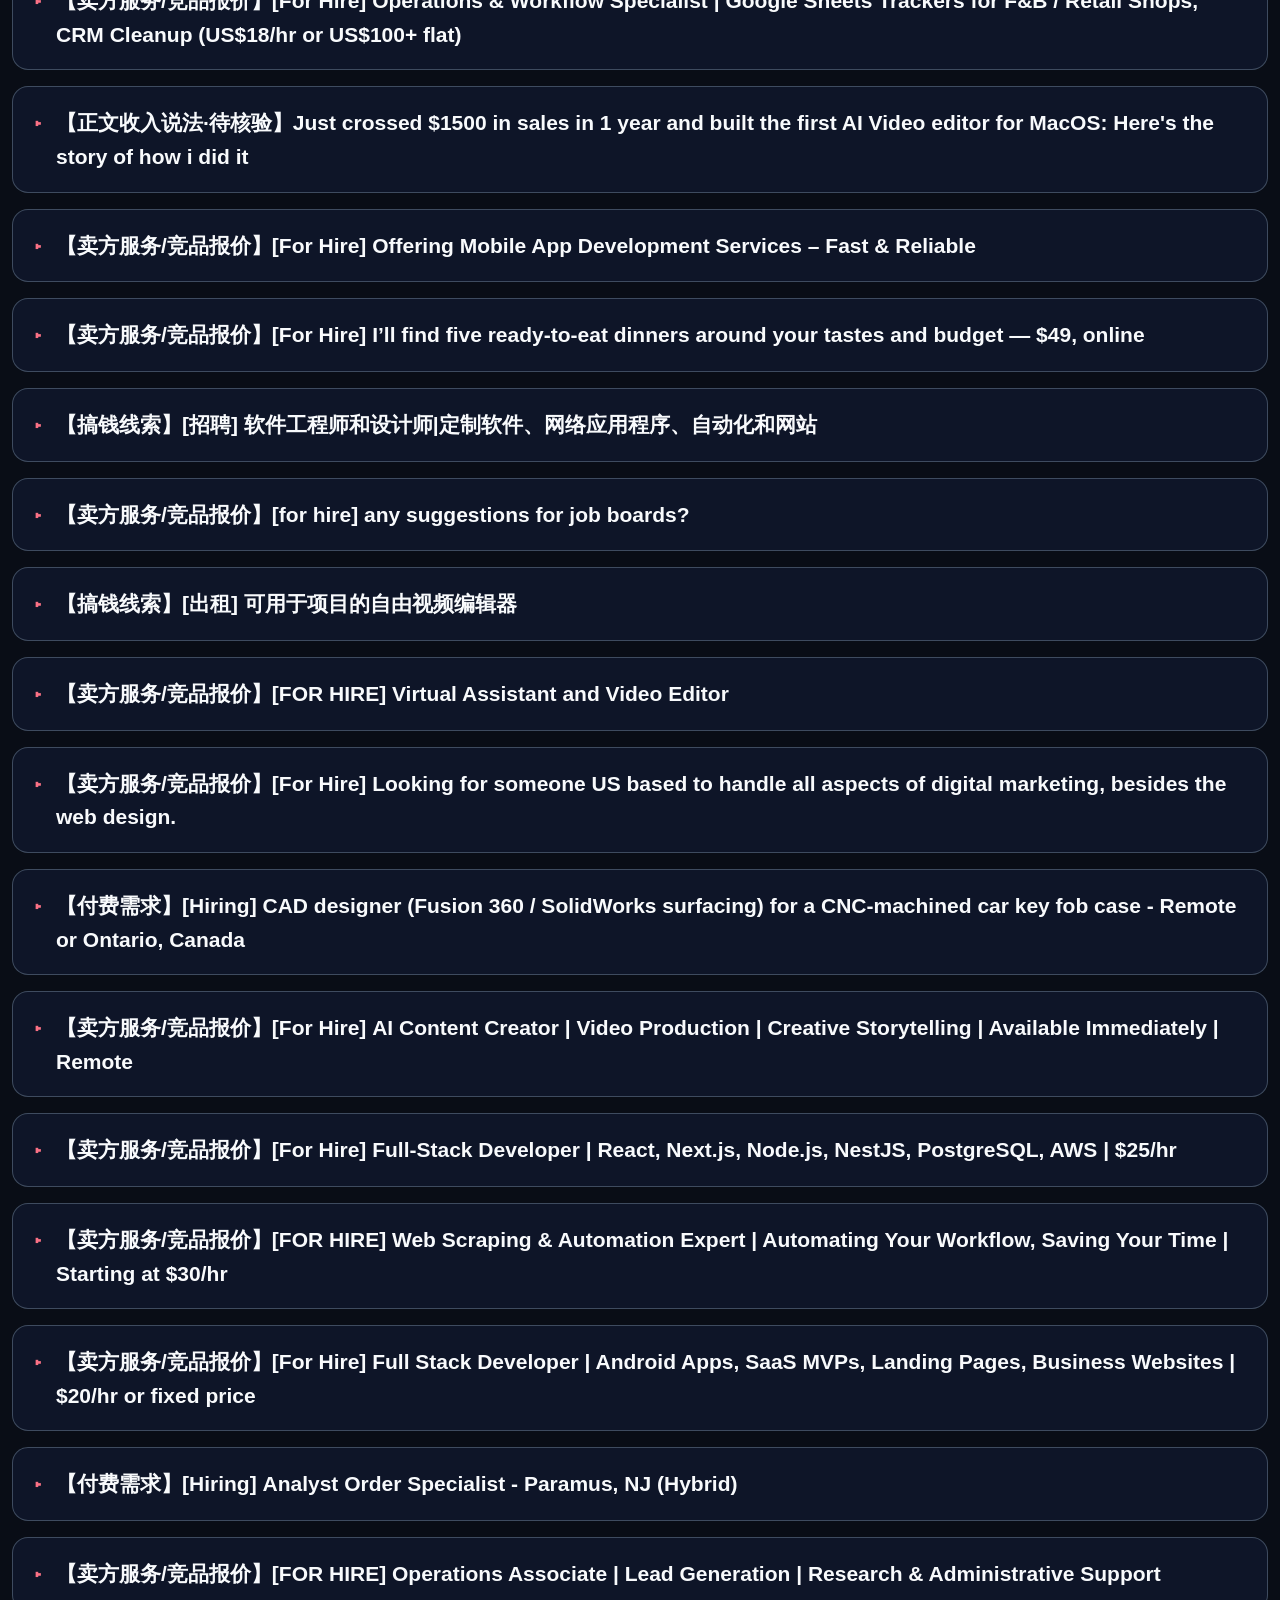
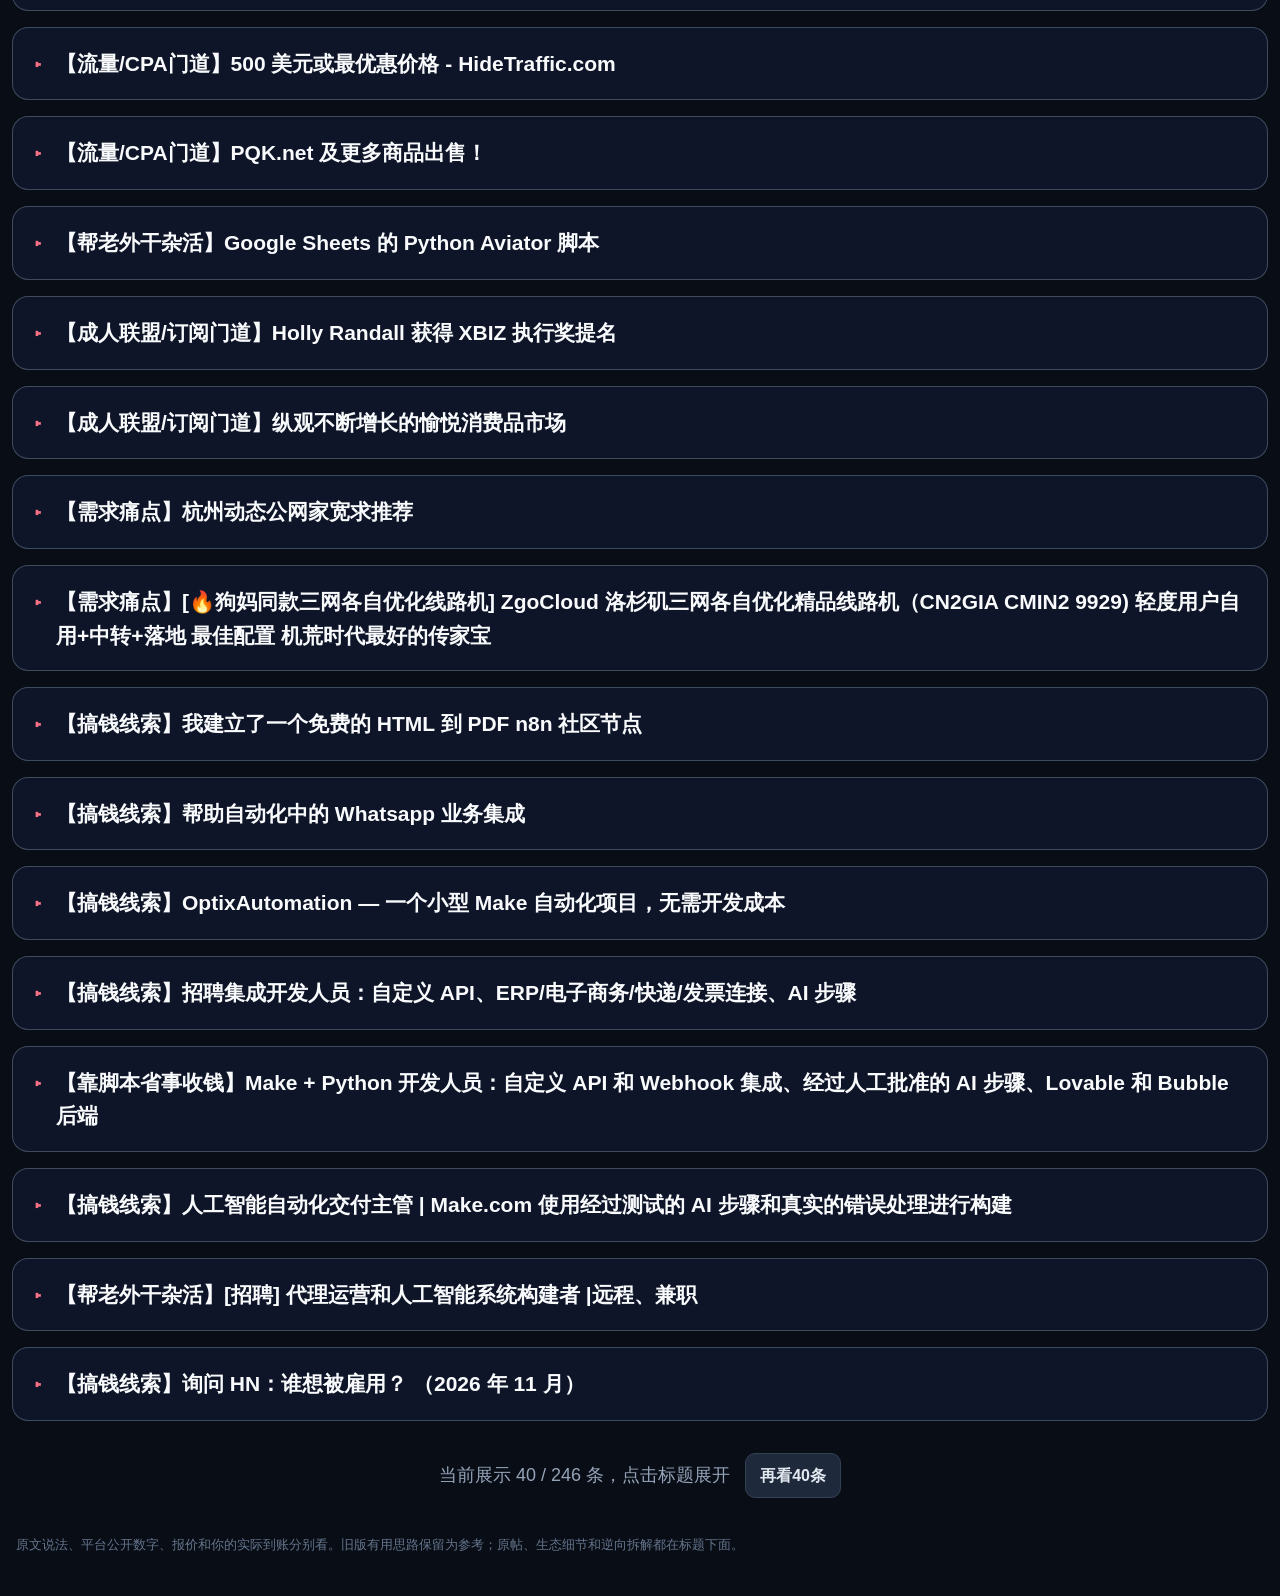
==== commit 470a4a74: "Update opportunity data and factual source status [skip ci]" ====
--- a/site/index.html
+++ b/site/index.html
@@ -1,12 +1,12 @@
-<!doctype html>
-<html lang="zh-CN"><head><meta charset="utf-8"><meta name="viewport" content="width=device-width,initial-scale=1"><title>全球赚钱机会监控台 · v9.3 证据与实操版</title><link rel="stylesheet" href="styles.css"></head>
-<body>
-<header><div><span class="badge">v9.3 全球机会 · 证据与实操</span><h1>全球用户痛点与赚钱机会监控台</h1><div class="muted">接单／数字产品／成人商业／CPA与流量／灰色业务讨论／远程工作。每条先看标题，点击后展开证据和详细拆解。</div></div><div><div id="gatewayStatus" class="badge warning">正在读取数据；尚未确认采集状态</div><p class="small muted" id="updatedAt">尚无已完成的扫描记录</p><button id="refreshButton" class="primary">扫描已配置来源</button></div></header>
-<nav><button data-tab="radar" class="active">📡 全球机会雷达</button><button data-tab="reports">🧩 项目报告与旧版提醒</button><button data-tab="sources">🔎 来源状态与云端运行</button></nav>
-<main>
-<div class="stats"><div class="stat">有记录的机会<span id="recordCount" class="number">0</span><span class="small muted">实时记录与参考资料分别标记</span></div><div class="stat">本轮成功连接的平台<span id="platformCount" class="number">—</span><span class="small muted">不是来源页面数或社区数</span></div><div class="stat">正文中有金额自述<span id="moneyCount" class="number">0</span><span class="small muted">预算、薪资与收入分开；不代表独立核验到账</span></div><div class="stat">云端运行<span id="cloudState" class="number">未验证</span><span id="cloudHint" class="small muted">有工作流文件不等于已经在云端运行</span></div></div>
-<section id="tab-radar"><div class="panel controls"><select id="trackFilter"><option value="all">全部方向</option><option value="bounty_direct">海外悬赏与接单</option><option value="pain_saas">软件痛点／收入复盘</option><option value="nsfw_adult">成人／NSFW 商业</option><option value="gray_arb">CPA／灰色与平台风险讨论</option><option value="remote_work">远程岗位</option><option value="tools">工具／竞品线索</option><option value="global_business">其他商业线索</option></select><select id="originFilter"><option value="all">采集记录＋参考资料</option><option value="live">仅采集记录</option><option value="reference">仅原资料／待核验项目</option></select><input id="search" placeholder="搜项目、平台、CSV、成人、截图、预算……" aria-label="搜索项目"><button id="collapseAll">收起全部</button></div><div class="notice small">页面只在展开后展示详细内容。没有正文、没有成交金额或没有对应案例，会明确标注缺失；执行建议和商业推理与来源事实分开。</div><div id="cardsContainer"></div></section>
-<section id="tab-reports" class="hidden"><div class="panel"><h2>每个项目的报告都在标题下面</h2><p>展开项目后，可以下载它的来源证据、平台生态、执行步骤和逆向赚钱模型。没有经过开发测试的工具，不显示“已一键生成盈利软件”。</p><div class="notice"><strong>保留 v9.1 的接单提醒</strong><p>根据用户回忆，旧版曾提醒印度、东欧等时区的竞争，以及“30分钟有人抢、10分钟内给截图”的响应思路。新版本保留这个提醒，并把它落实成检查机会、制作真实小样和报价的动作；不把未核验的时间与拿单概率当作保证。</p></div><h3>怎样使用展开内容</h3><ol><li>先看原文、发布时间和证据缺口，确认需求是否还有效。</li><li>再看平台生态与响应方式，区分“抓到的事实”和“建议怎么做”。</li><li>按执行步骤做最小样例，不先免费完成整单。</li><li>用逆向模型判断谁付钱、钱从哪里来、成本和退出条件。</li></ol></div></section>
-<section id="tab-sources" class="hidden"><div class="panel"><h2>采集覆盖与失败原因</h2><p id="coverageNote" class="muted">尚未完成首次扫描。列出平台名称不等于采集成功。</p><div class="scroll"><table class="source-table"><thead><tr><th>平台／栏目</th><th>本轮状态</th><th>HTTP／读取／保留</th><th>具体原因与时间</th></tr></thead><tbody id="sourcesBody"></tbody></table></div></div><div class="panel cloud"><h2>GitHub Actions 云端抓取</h2><div id="cloudDetails">尚未取得可验证的GitHub运行记录。</div><p>公开仓库的标准GitHub运行器免费；定时任务不是常驻服务，可能延迟或停用。私有仓库和额外存储受账户额度约束，不承诺永久零费用。</p><p><a href="https://docs.github.com/en/actions/concepts/billing-and-usage" target="_blank" rel="noopener noreferrer">官方计费说明</a> · <a href="https://docs.github.com/en/actions/reference/workflows-and-actions/events-that-trigger-workflows" target="_blank" rel="noopener noreferrer">官方调度限制</a></p></div><div class="panel"><h2>新来源候选</h2><p class="muted small">从原帖发现的新入口需要验证，未接入的站点不计入已监控。</p><div id="discoveryList"></div></div></section>
-<footer>后台不打开或操作本机浏览器。数据可能包含作者自述、过期岗位或参考方案；每条保留来源与采集时间。金额、毛利、见钱周期和成功率没有证据时不填写。</footer>
-</main><script src="app.js"></script></body></html>
+<!DOCTYPE html><html lang="zh-CN"><head><meta charset="UTF-8"><meta name="viewport" content="width=device-width,initial-scale=1"><title>全球赚钱野路子 24h 监控台 · 大白话实操版</title><link rel="stylesheet" href="styles.css"></head><body>
+<header><div class="header-row"><div class="brand"><div class="brand-icon">💰</div><div><div class="title-line"><h1>全球赚钱野路子 24h 监控台</h1><span class="pill rose"><span class="dot"></span>云端每20分钟计划抓新线索</span><button id="coverageBadge" class="pill amber" data-tab="platforms">正在核对接通情况</button></div><p class="subtitle">全屏大字 · 纯大白话 · 成人联盟／CPA与流量／老外杂活／小工具／域名／游戏插件／创作者后台／平台奖励……继续找新路子</p></div></div><div class="header-actions"><div class="poll-box"><button id="autoButton">⏸ 暂停页面刷新</button><select id="pollInterval" aria-label="页面刷新间隔"><option value="1200">20分钟刷新页面</option><option value="600">10分钟刷新页面</option><option value="300">5分钟刷新页面</option></select><strong id="timerText">20:00</strong></div><button id="refreshButton" class="primary">⚡ 刷新云端这批新路子</button><button id="exportButton">💾 导出这批数据</button><button id="snapshotButton" class="green">📥 下载当前快照网页</button></div></div>
+<nav><button class="active" data-tab="radar">📡 1. 赚钱野路子实时看板（<span id="navSignalCount">—</span>条）</button><button data-tab="factory">🏭 2. 下载配套工具／样品／回复材料</button><button data-tab="poly" class="cyan-text">💎 3. 预测网站公开报价观察</button><button data-tab="history">📜 4. 以前抓过的批次</button><button data-tab="learning">🧠 5. 记账本：哪条路真收到钱</button><button data-tab="platforms">🌐 6. 全球来源清单与接通情况</button></nav></header>
+<main><section class="kpis"><div class="glass rose-border"><b class="rose-text">🔞 成人联盟／订阅生意</b><div class="number" id="kpiAdult">—</div><small>拉新、分成、创作者后台服务</small></div><div class="glass purple-border"><b class="purple-text">🕵️ CPA／流量／老域名</b><div class="number" id="kpiGray">—</div><small>流量怎么变钱，成本在哪</small></div><div class="glass amber-border"><b class="amber-text">💰 帮老外干杂活</b><div class="number" id="kpiBounty">—</div><small>脚本、表格、机器人、定制小活</small></div><div class="glass blue-border"><b class="blue-text">🧰 小工具／数字交付</b><div class="number" id="kpiTools">—</div><small>买断功能、插件、素材、本地化</small></div><div class="glass cyan-border"><b class="cyan-text">🌱 继续冒出来的新门道</b><div class="number" id="kpiOther">—</div><small>新平台、新需求，按证据往下挖</small></div><div class="glass"><b>🌐 本轮有效响应平台</b><div class="number" id="platformCount">—</div><small id="recordSummary">平台、栏目与成交分别算</small></div></section>
+<div class="run-line"><span id="gatewayStatus" class="pill amber">正在读取真实云端快照</span><span id="updatedAt" class="muted">尚未读到这一批结果</span></div>
+<section id="tab-radar"><div class="glass controls"><div class="chips"><button data-track="all" class="selected">全部野路子</button><button data-track="nsfw_adult" class="rose-text">🔞 成人与订阅拉新</button><button data-track="gray_arb" class="purple-text">🕵️ CPA／灰色流量／域名</button><button data-track="bounty_direct" class="amber-text">💰 老外花钱找人干活</button><button data-track="pain_saas" class="blue-text">🧰 表格／脚本／买断小工具</button><button data-track="global_business">🌱 其他新门道</button></div><div class="filter-row"><select id="scopeFilter"><option value="preferred">优先看赚钱门道</option><option value="all">全部资料（含历史岗位）</option><option value="money">含金额／报价／MRR字段</option></select><select id="originFilter"><option value="all">新抓记录＋参考路子</option><option value="live">只看抓到的内容</option><option value="reference">只看参考思路</option></select><input id="search" placeholder="搜：成人联盟、CPA、Telegram、老域名、小插件、截图、首单……" aria-label="搜索路子"><button id="collapseAll">收起全部</button><select id="trackFilter" hidden><option value="all">全部</option><option value="nsfw_adult">成人</option><option value="gray_arb">流量</option><option value="bounty_direct">杂活</option><option value="pain_saas">小工具</option><option value="global_business">其他</option></select></div><p class="small muted">先看标题，感兴趣再点开。每条按“钱从谁口袋出 → 你交什么 → 第一笔怎么试 → 客户去哪找 → 哪些坑别踩”展开；原帖没给的金额不补。</p></div><div id="cardsContainer"></div><div class="more-row"><span id="visibleCount" class="muted"></span><button id="loadMore">再看40条</button></div></section>
+<section id="tab-factory" class="hidden"><div class="glass section-pad"><div class="title-line"><h2>🏭 把选中的路子，变成一份能开工的材料</h2><span id="boundBadge" class="pill blue">先选一条路子</span></div><p class="muted">在卡片下方点“拿这条做样品”，或从这里选项目。先把真实样品做出来，再拿材料去谈交付和报价。</p><select id="factoryProject" class="wide" aria-label="选择材料对应的项目"></select><div class="download-row"><button id="downloadPlan" class="green">📥 本项目大白话实操清单（.md）</button><button id="downloadAcceptance" class="primary">📥 本项目样品验收对照表（.html）</button><a id="downloadCSV" class="button purple" href="assets/csv_merge_sample.py" download>📥 两份CSV表格合并样例（.py）</a></div><p class="small muted">CSV工具按字段做标准化精确匹配，重复键会标成“待核对”。通用样例要按订单验收条件调整，先拿小文件跑通。</p><div class="box"><h3 class="green-text">💬 给原帖楼主的回复草稿：先摆真实样品，再问一个关键条件</h3><p class="small muted">把方括号替换成你实际做过的内容，再自己发给对方。</p><textarea id="outreachPreview" rows="8" aria-label="回复草稿"></textarea><button id="copyOutreach">复制回复草稿</button><span id="factoryStatus" class="small muted"></span></div><div id="factoryDetails"></div></div></section>
+<section id="tab-poly" class="hidden"><div class="glass section-pad"><h2>💎 预测网站：先看真实报价，再谈有没有价差可做</h2><p>下面来自 Polymarket 官方公开市场接口。挂牌价差不等于能成交的利润，费用、挂单深度、库存和地区资格要另看原站。</p><div class="scroll"><table><thead><tr><th>市场</th><th>买一／卖一</th><th>挂牌价差</th><th>最小股数／刻度</th><th>接口费用标记</th></tr></thead><tbody id="marketRows"></tbody></table></div><p class="small muted">没有可读报价时显示空缺；这里展示公开数据，不预填模拟盘口或收益。</p></div></section>
+<section id="tab-history" class="hidden"><div class="glass section-pad"><h2>📜 这一批是从哪次云端采集来的</h2><div class="scroll"><table><thead><tr><th>完成时间</th><th>执行地点</th><th>记录／方向匹配</th><th>有效平台</th><th>原始任务</th></tr></thead><tbody id="historyRows"></tbody></table></div></div></section>
+<section id="tab-learning" class="hidden"><div class="glass section-pad"><h2>🧠 自己的收款记账本</h2><p>只记你自己实际收到的钱。数据保存在这个浏览器里，导出后自己保存。</p><form id="ledgerForm" class="ledger-form"><input id="ledgerProject" placeholder="哪条路／哪个客户" required><input id="ledgerAmount" type="number" min="0.01" step="0.01" placeholder="实际到账" required><select id="ledgerCurrency"><option>USD</option><option>CNY</option><option>EUR</option><option>USDT</option><option>JPY</option></select><input id="ledgerNote" placeholder="交了什么、耗时、手续费等"><button class="green" type="submit">记一笔真实回款</button></form><p id="ledgerTotals" class="notice"></p><div class="scroll"><table><thead><tr><th>时间</th><th>项目</th><th>到账</th><th>备注</th></tr></thead><tbody id="ledgerRows"></tbody></table></div><button id="exportLedger">导出自己的账本</button></div></section>
+<section id="tab-platforms" class="hidden"><div class="glass section-pad"><h2>🌐 哪些接通了，哪些还卡着，为什么</h2><p id="coverageNote" class="muted">读取本轮状态中……</p><div class="scroll"><table><thead><tr><th>平台／入口</th><th>本轮状态</th><th>HTTP／读取／保留</th><th>实际原因与时间</th></tr></thead><tbody id="sourcesBody"></tbody></table></div></div><div class="glass section-pad"><h2>☁️ 云端是不是在真跑</h2><div id="cloudDetails"></div><p class="small muted">公开仓库标准运行器执行，计划每小时UTC第11、31、51分钟抓一轮；可能排队或延迟。页面刷新只读取快照。</p><p class="small"><a href="https://github.com/vivi9116/global-opportunity-radar/actions" target="_blank" rel="noopener noreferrer">打开真实运行记录</a> · <a href="https://docs.github.com/en/actions/concepts/billing-and-usage" target="_blank" rel="noopener noreferrer">GitHub计费说明</a></p><p id="translationStatus" class="small muted"></p></div><div class="glass section-pad"><h2>🌱 继续往全球小众平台挖新路子</h2><p class="small muted">轮换搜索接单、创作者分成、游戏插件、域名、工具、地区与语言市场等方向。下面先列新发现的入口；搜索摘要没有当成原帖全文或收款证明，也不计入已接通平台。</p><div id="discoveryList"></div></div></section>
+<footer>原文说法、平台公开数字、报价和你的实际到账分别看。旧版有用思路保留为参考；原帖、生态细节和逆向拆解都在标题下面。</footer></main><script src="app.js"></script></body></html>
--- a/site/styles.css
+++ b/site/styles.css
@@ -1 +1,2 @@
-:root{color-scheme:dark;font:18px/1.65 -apple-system,BlinkMacSystemFont,"Segoe UI","Microsoft YaHei",sans-serif;background:#0b0f17;color:#f3f4f6}*{box-sizing:border-box}body{margin:0;padding:14px}header,nav,main{width:100%;max-width:1900px;margin:auto}header{background:#111b2b;border:1px solid #334155;border-radius:12px;padding:18px;display:flex;justify-content:space-between;gap:16px;flex-wrap:wrap}h1{font-size:26px;margin:0 0 4px}h2{font-size:23px;margin:0 0 12px}h3{font-size:20px;margin:0}p{margin:6px 0}button,input,select{font:inherit;border:1px solid #405574;border-radius:8px;background:#17253a;color:#e8f0fc;padding:8px 13px}button{cursor:pointer}button:hover{background:#244267}button:disabled{opacity:.5;cursor:wait}.primary{background:#1657b5}a{color:#86bfff;overflow-wrap:anywhere}nav{display:flex;gap:10px;flex-wrap:wrap;padding:16px 0}.active{background:#175abf}.muted{color:#aab9d0}.small{font-size:14px}.badge{display:inline-block;font-size:14px;border-radius:6px;padding:2px 8px;background:#183d35;color:#9ee4cb;border:1px solid #286250}.warning{background:#3d3017;color:#f5d399;border-color:#6c5426}.danger{background:#47272c;color:#ffc4c4;border-color:#7c3e46}.panel{padding:18px;background:#111a29;border:1px solid #2b3c55;border-radius:12px;margin-bottom:15px}.stats{display:grid;grid-template-columns:repeat(4,1fr);gap:12px;margin:14px 0}.stat{background:#111c2c;border:1px solid #30415a;padding:14px;border-radius:10px}.number{display:block;font-size:29px;font-weight:800}.controls{display:flex;gap:10px;flex-wrap:wrap;align-items:center}.controls input{min-width:250px;flex:1}.notice{border-left:4px solid #5da8ff;background:#102139;padding:12px 16px;margin:15px 0}.opportunity{background:linear-gradient(#151e2b,#101722);border:1px solid #2b3b52;border-radius:12px;margin:12px 0;overflow:hidden}.opportunity summary{cursor:pointer;padding:19px 22px;display:list-item;list-style-position:inside;font-weight:800;font-size:22px;line-height:1.5}.opportunity summary:hover{background:#1b2b42}.opportunity summary h3{display:inline;font-size:inherit}.opportunity[open]>summary{border-bottom:1px solid #304159;background:#18273d}.detail{padding:20px}.meta{display:flex;gap:9px;flex-wrap:wrap}.three{display:grid;grid-template-columns:repeat(3,1fr);gap:14px;margin:16px 0}.box{padding:16px;background:#0c1422;border:1px solid #2b405e;border-radius:10px}.box.money{border-color:#345f4b}.section-title{font-weight:800;color:#b9d8ff;margin:20px 0 8px}ol,ul{padding-left:26px}li{margin:10px 0}.step-title{font-weight:750;color:#d4e6ff}blockquote{border-left:3px solid #577ca3;margin:10px 0;padding-left:14px;color:#c8d5e8}.dimension{padding:12px 0;border-bottom:1px solid #27364c}.empty{padding:35px;text-align:center;border:1px dashed #3f526e;border-radius:12px}.hidden{display:none!important}.source-table{width:100%;border-collapse:collapse;font-size:15px}.source-table td,.source-table th{text-align:left;vertical-align:top;border-bottom:1px solid #2c3c52;padding:10px}.scroll{overflow:auto}.cloud{border:1px solid #38638c;padding:14px;border-radius:10px}footer{color:#90a2bc;font-size:14px;margin:22px 0}.raw{white-space:pre-wrap;overflow-wrap:anywhere}.row-actions{display:flex;gap:14px;flex-wrap:wrap;margin-top:18px}.reference-label{color:#e8c489}.grid2{display:grid;grid-template-columns:1fr 1fr;gap:18px}@media(max-width:950px){.three,.grid2{grid-template-columns:1fr}.stats{grid-template-columns:repeat(2,1fr)}h1{font-size:23px}.opportunity summary{font-size:20px}}@media(max-width:560px){body{padding:8px}.stats{grid-template-columns:1fr}.controls input{min-width:0;width:100%}.detail{padding:14px}}
+:root{color-scheme:dark;font:18px/1.7 Inter,-apple-system,BlinkMacSystemFont,"PingFang SC","Microsoft YaHei",sans-serif;background:#090d16;color:#f1f5f9}*{box-sizing:border-box}body{margin:0}header{position:sticky;top:0;z-index:30;background:rgba(2,6,23,.97);border-bottom:1px solid #1e293b;padding:14px 12px;backdrop-filter:blur(12px)}.header-row{display:flex;flex-wrap:wrap;gap:12px;align-items:center;justify-content:space-between}.brand{display:flex;gap:12px;align-items:center}.brand-icon{width:48px;height:48px;flex-shrink:0;display:grid;place-items:center;background:#f43f5e33;border:1px solid #f43f5e66;border-radius:12px;font-size:24px}.title-line{display:flex;align-items:center;flex-wrap:wrap;gap:10px}h1{font-size:24px;line-height:1.35;margin:0;font-weight:800}h2{font-size:25px;margin:0 0 12px}h3{font-size:20px;line-height:1.6;margin:0}p{margin:8px 0}.subtitle{font-size:15px;color:#cbd5e1;margin-top:5px}.header-actions{display:flex;gap:10px;align-items:center;flex-wrap:wrap}button,input,select,textarea,.button{font:inherit;color:#e2e8f0;border:1px solid #334155;border-radius:10px;background:#1e293b;padding:8px 14px}button,.button{cursor:pointer;font-weight:700;font-size:16px;text-decoration:none}button:hover,.button:hover{filter:brightness(1.16)}button:disabled{opacity:.45;cursor:default}.primary{background:#e11d48;border-color:#e11d48;color:#fff;box-shadow:0 4px 14px #e11d482d}.green{background:#10b981;color:#031c16;border-color:#10b981}.purple{background:#6d28d9;border-color:#7c3aed}.poll-box{display:flex;gap:8px;align-items:center;background:#0f172a;border:1px solid #334155;border-radius:12px;padding:6px 10px;font-size:16px}.poll-box button,.poll-box select{border:0;background:none;padding:2px;color:#fda4af}.poll-box strong{color:#fb7185;font-family:monospace;min-width:50px}nav{display:flex;flex-wrap:wrap;gap:8px;padding-top:12px;margin-top:12px;border-top:1px solid #1e293bcc}nav button{border:1px solid transparent;background:transparent;color:#cbd5e1;font-size:16px}.active,nav button.active{background:#f43f5e33;color:#fda4af;border-color:#f43f5e66}main{width:100%;padding:20px 12px}.glass{background:rgba(15,23,42,.94);border:1px solid #475569d9;border-radius:16px;backdrop-filter:blur(12px)}.kpis{display:grid;grid-template-columns:repeat(6,minmax(0,1fr));gap:12px}.kpis>.glass{padding:16px}.kpis b{font-size:16px}.number{font-size:32px;line-height:1.5;font-weight:800;margin-top:8px}.kpis small{font-size:13px;color:#94a3b8}.rose-border{border-color:#f43f5e4d}.purple-border{border-color:#a855f74d}.amber-border{border-color:#f59e0b4d}.blue-border{border-color:#3b82f64d}.cyan-border{border-color:#06b6d44d}.rose-text{color:#fda4af}.purple-text{color:#d8b4fe}.amber-text{color:#fcd34d}.blue-text{color:#93c5fd}.cyan-text{color:#67e8f9}.green-text{color:#6ee7b7}.muted{color:#94a3b8}.small{font-size:14px}.pill{display:inline-flex;align-items:center;gap:7px;border:1px solid #475569;border-radius:999px;padding:3px 11px;font-size:14px;font-weight:700;background:#1e293b}.rose{background:#f43f5e33;color:#fda4af;border-color:#f43f5e66}.amber,.warning{background:#f59e0b26;color:#fcd34d;border-color:#f59e0b66}.blue{background:#3b82f633;color:#bfdbfe;border-color:#3b82f666}.success{background:#10b98126;color:#6ee7b7;border-color:#10b98166}.dot{width:9px;height:9px;border-radius:50%;background:#f43f5e}.run-line{display:flex;flex-wrap:wrap;gap:12px;align-items:center;padding:15px 0;font-size:14px}.controls{padding:12px;margin-bottom:16px}.chips{display:flex;flex-wrap:wrap;gap:8px}.chips button{font-size:15px;background:#1e293b}.chips button.selected{background:#f43f5e33;border-color:#f43f5e;color:#fecdd3}.filter-row{display:flex;flex-wrap:wrap;gap:9px;margin-top:12px}.filter-row input{flex:1;min-width:230px}.filter-row input,.filter-row select{font-size:15px}.opportunity{background:rgba(15,23,42,.94);border:1px solid #475569d9;border-radius:16px;margin-bottom:16px;overflow:hidden}.opportunity:hover{border-color:#f43f5e80}.opportunity>summary{cursor:pointer;list-style:none;padding:18px 20px;display:flex;align-items:baseline;gap:12px}.opportunity>summary::-webkit-details-marker{display:none}.opportunity>summary:before{content:'▸';color:#fb7185;font-size:21px}.opportunity[open]>summary:before{content:'▾'}.opportunity>summary h3{font-size:21px;color:#f8fafc}.opportunity[open]>summary{border-bottom:1px solid #334155}.detail{padding:20px}.meta{display:flex;flex-wrap:wrap;gap:8px;align-items:center;margin-bottom:12px}.three{display:grid;grid-template-columns:repeat(3,minmax(0,1fr));gap:16px;margin:16px 0}.box{border:1px solid #334155;border-radius:12px;background:#02061780;padding:16px;overflow-wrap:anywhere}.three>.box:nth-child(1){background:#4c051933;border-color:#9f123980}.three>.box:nth-child(1)>.section-title{color:#fda4af}.three>.box:nth-child(2){background:#022c223d;border-color:#065f4680}.three>.box:nth-child(2)>.section-title{color:#6ee7b7}.three>.box:nth-child(3){background:#451a0333;border-color:#92400e80}.three>.box:nth-child(3)>.section-title{color:#fcd34d}.section-title{font-size:19px;font-weight:800;margin-bottom:8px}.grid2{display:grid;grid-template-columns:1fr 1fr;gap:16px}.notice{border:1px solid #f59e0b66;background:#78350f26;border-radius:12px;padding:14px;margin:15px 0}.money{background:#064e3b33;border-color:#05966980;margin-top:16px}blockquote{border-left:3px solid #64748b;margin:12px 0;padding-left:12px;color:#cbd5e1;font-size:15px}li{margin-bottom:10px}.step-title{font-weight:800;color:#e2e8f0}.dimension{display:grid;grid-template-columns:210px 1fr;gap:16px;border-bottom:1px solid #1e293b;padding:10px 0}.dimension strong{color:#c4b5fd}.row-actions,.download-row{display:flex;flex-wrap:wrap;gap:12px;align-items:center;margin-top:18px}.download-row{margin-bottom:16px}.more-row{display:flex;gap:15px;justify-content:center;align-items:center;padding:16px}.section-pad{padding:22px;margin-bottom:20px}a{color:#93c5fd;overflow-wrap:anywhere}.wide{width:100%;margin:14px 0}.scroll{overflow:auto}table{width:100%;border-collapse:collapse;font-size:15px;margin:15px 0}th,td{text-align:left;padding:12px;border-bottom:1px solid #334155;vertical-align:top}th{color:#cbd5e1;white-space:nowrap}td{min-width:130px}textarea{width:100%;resize:vertical;font-size:15px;line-height:1.7;margin:10px 0;background:#020617}.ledger-form{display:flex;flex-wrap:wrap;gap:10px;margin-top:15px}.ledger-form input{min-width:160px;flex:1}.empty{padding:35px;text-align:center;color:#94a3b8}.hidden,[hidden]{display:none!important}.badge{display:inline-block;font-size:14px;padding:3px 9px;border:1px solid #475569;border-radius:8px;background:#1e293b;color:#cbd5e1}footer{color:#64748b;font-size:13px;padding:20px 4px}::-webkit-scrollbar{width:8px;height:8px}::-webkit-scrollbar-track{background:#090d16}::-webkit-scrollbar-thumb{background:#475569;border-radius:4px}
+@media(max-width:1050px){.kpis{grid-template-columns:repeat(3,minmax(0,1fr))}.three{grid-template-columns:1fr}}@media(max-width:800px){header{position:static}.kpis{grid-template-columns:repeat(2,minmax(0,1fr))}.grid2{grid-template-columns:1fr}.dimension{grid-template-columns:1fr;gap:2px}h1{font-size:21px}h2{font-size:22px}.detail{padding:14px}.opportunity>summary{padding:15px}.opportunity>summary h3{font-size:19px}.brand-icon{display:none}.poll-box{flex-wrap:wrap}.section-pad{padding:16px}}
